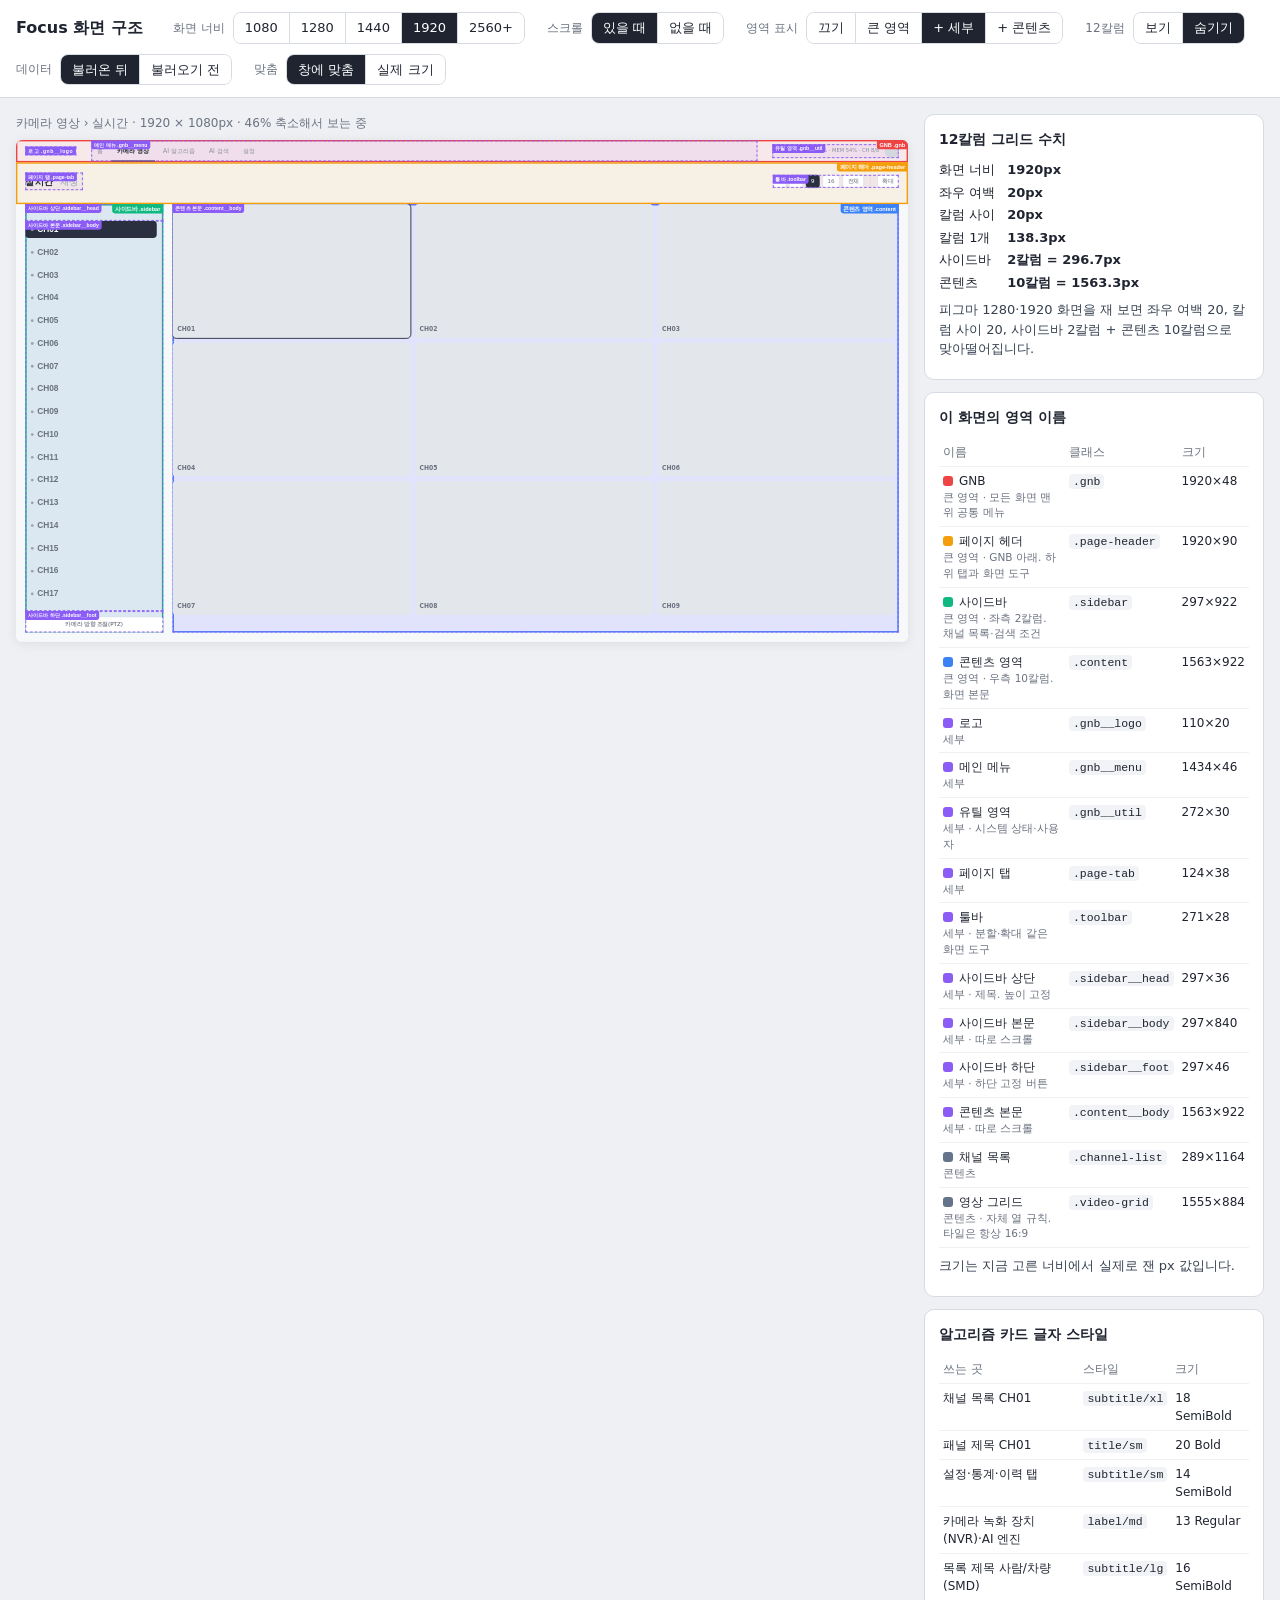
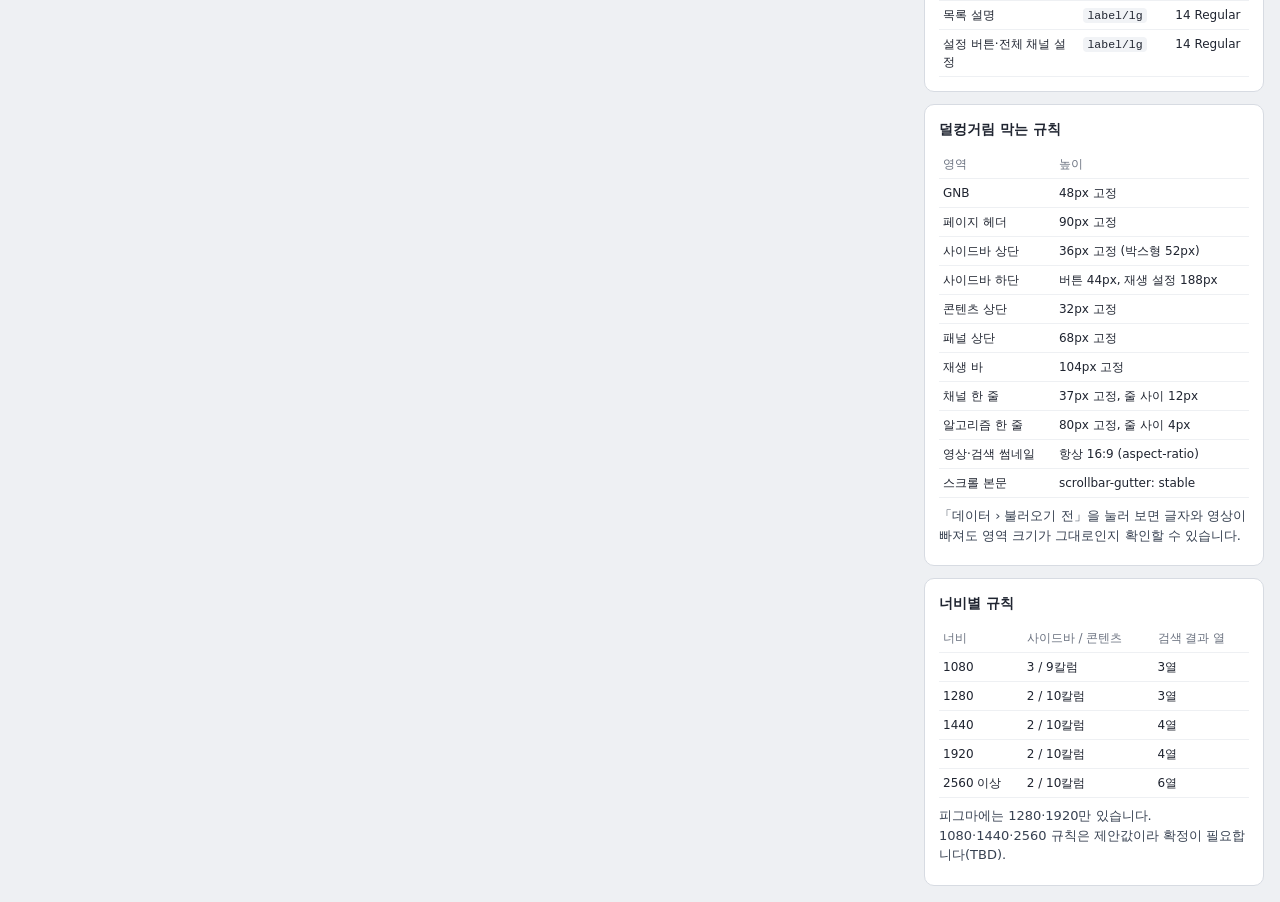
==== index.html @ 8714cdba "Focus AI 화면 구조 페이지 첫 배포" ====
<!doctype html>
<html lang="ko">
<head>
<meta charset="utf-8">
<meta name="viewport" content="width=device-width, initial-scale=1">
<title>Focus 화면 구조</title>
<meta name="claude:viewport-fit-sides" content="cover">
<style>
:root{
  --bg:#eef0f3; --panel:#fff; --ink:#1f2430; --muted:#6b7280; --line:#d7dbe2;
  --wf-bg:#f7f8fa; --wf-box:#e3e6eb; --wf-box2:#d3d7de; --wf-ink:#8a909b;
  --c-gnb:#ef4444; --c-page-header:#f59e0b; --c-sidebar:#10b981; --c-lnb:#10b981; --c-content:#3b82f6;
  --c-l2:#8b5cf6; --c-l3:#64748b; --c-player:#ec4899;
  /* 피그마 글자 스타일 (semantic/textStyle) */
  --t-title-sm:700 20px/1.4 Pretendard,"Apple SD Gothic Neo",sans-serif;
  --t-subtitle-xl:600 18px/1.4 Pretendard,"Apple SD Gothic Neo",sans-serif;
  --t-subtitle-lg:600 16px/1.5 Pretendard,"Apple SD Gothic Neo",sans-serif;
  --t-subtitle-sm:600 14px/1.429 Pretendard,"Apple SD Gothic Neo",sans-serif;
  --t-label-lg:400 14px/1.429 Pretendard,"Apple SD Gothic Neo",sans-serif;
  --t-label-md:400 13px/1.385 Pretendard,"Apple SD Gothic Neo",sans-serif;
  --btn-bg:#fff; --code-bg:#f1f3f6; --row-line:#eef0f3; --sel-bg:#1f2430; --sel-fg:#fff; --body-ink:#374151;
}
@media (prefers-color-scheme: dark){:root:not([data-theme="light"]){
  --bg:#14171d; --panel:#1c2028; --ink:#e6e8ec; --muted:#9aa1ad; --line:#2e3440;
  --btn-bg:#232833; --code-bg:#2a303b; --row-line:#262b35; --sel-bg:#e6e8ec; --sel-fg:#14171d; --body-ink:#c9ced6; color-scheme:dark}}
:root[data-theme="dark"]{
  --bg:#14171d; --panel:#1c2028; --ink:#e6e8ec; --muted:#9aa1ad; --line:#2e3440;
  --btn-bg:#232833; --code-bg:#2a303b; --row-line:#262b35; --sel-bg:#e6e8ec; --sel-fg:#14171d; --body-ink:#c9ced6; color-scheme:dark}
*{box-sizing:border-box}
html,body{margin:0}
body{background:var(--bg);color:var(--ink);font:14px/1.5 Pretendard,"Apple SD Gothic Neo","Noto Sans KR",system-ui,sans-serif}
button{font:inherit;cursor:pointer}
button:focus-visible{outline:2px solid var(--c-content);outline-offset:1px}

/* ===== 바깥 도구 영역 ===== */
.tool{position:sticky;top:env(safe-area-inset-top,0px);z-index:50;background:var(--panel);border-bottom:1px solid var(--line);padding-block:12px;padding-left:max(16px,env(safe-area-inset-left,0px));padding-right:max(16px,env(safe-area-inset-right,0px));display:flex;flex-wrap:wrap;gap:10px 22px;align-items:center}
.tool h1{font-size:16px;margin:0 8px 0 0}
.tg{display:flex;align-items:center;gap:6px}
.tg>span{font-size:12px;color:var(--muted);margin-right:2px}
.seg{display:inline-flex;border:1px solid var(--line);border-radius:8px;overflow:hidden}
.seg button{border:0;background:var(--btn-bg);padding:5px 11px;font-size:13px;color:var(--ink);border-right:1px solid var(--line)}
.seg button:last-child{border-right:0}
.seg button.on{background:var(--sel-bg);color:var(--sel-fg)}
.page{display:grid;grid-template-columns:minmax(0,1fr) 340px;gap:16px;padding-block:16px;padding-left:max(16px,env(safe-area-inset-left,0px));padding-right:max(16px,env(safe-area-inset-right,0px))}
body::before{content:"";position:fixed;inset:0 0 auto;height:env(safe-area-inset-top,0px);z-index:60;background:var(--panel)}
.legend-wrap{overflow-x:auto}
@media (max-width:1100px){.page{grid-template-columns:1fr}}
.stage{min-width:0}
.stage-info{font-size:12px;color:var(--muted);margin-bottom:8px}
.scaler{position:relative;overflow:hidden;border-radius:6px;box-shadow:0 2px 12px rgba(0,0,0,.08)}
.side-doc{display:flex;flex-direction:column;gap:12px;min-width:0}
.card{background:var(--panel);border:1px solid var(--line);border-radius:10px;padding:14px}
.card h2{font-size:14px;margin:0 0 10px}
.card p{margin:0 0 6px;font-size:13px;color:var(--body-ink)}
table.legend{width:100%;border-collapse:collapse;font-size:12px}
table.legend th,table.legend td{text-align:left;padding:5px 4px;border-bottom:1px solid var(--row-line);vertical-align:top}
table.legend th{color:var(--muted);font-weight:500}
table.legend code{font-size:11.5px;background:var(--code-bg);padding:1px 4px;border-radius:4px;white-space:nowrap}
.dot{display:inline-block;width:10px;height:10px;border-radius:3px;margin-right:6px;vertical-align:-1px}
.lv{font-size:10.5px;color:var(--muted)}
.gridnum{display:grid;grid-template-columns:auto 1fr;gap:3px 12px;font-size:13px}
.gridnum b{font-weight:600}
.note{font-size:12px;color:var(--muted)}

/* ===== 화면 프레임(실제 퍼블리싱 대상) ===== */
.frame{position:absolute;top:0;left:0;transform-origin:0 0;background:var(--wf-bg);overflow:hidden;
  display:flex;flex-direction:column;container-type:inline-size;container-name:frame;color:#4b5160;font-size:13px}

/* 12칼럼 기준: 좌우 여백 20, 칼럼 사이 20 */
.gnb{flex:0 0 48px;display:flex;align-items:center;gap:32px;padding:0 20px;background:#fff;border-bottom:1px solid var(--line)}
.gnb__logo{font-weight:800;letter-spacing:1px;color:#2a3040;width:110px}
.gnb__menu{display:flex;gap:6px;flex:1}
.gnb__menu button{border:0;background:none;padding:12px 12px;color:var(--wf-ink);border-bottom:2px solid transparent}
.gnb__menu button.on{color:#1f2430;font-weight:700;border-color:#2a3040}
.gnb__util{display:flex;align-items:center;gap:12px;font-size:11px;color:var(--wf-ink);font-variant-numeric:tabular-nums}
.gnb__util span{min-width:230px;text-align:right}
.gnb__util i{width:30px;height:30px;border-radius:50%;background:var(--wf-box2);display:block}

.page-header{flex:0 0 90px;display:flex;align-items:center;justify-content:space-between;padding:20px 20px 28px}
.page-tab{display:flex;gap:4px}
.page-tab button{border:0;background:none;font-size:20px;font-weight:700;color:#b5bac3;padding:4px 10px 4px 0}
.page-tab button.on{color:#1f2430}
.toolbar{display:flex;gap:6px;align-items:center}
.toolbar button{border:1px solid var(--wf-box2);background:#fff;border-radius:6px;padding:4px 10px;font-size:12px;color:#6b7280}
.toolbar button.on{background:#2a3040;color:#fff;border-color:#2a3040}
.toolbar .sep{width:1px;height:18px;background:var(--wf-box2);margin:0 8px}

.container{flex:1;min-height:0;display:grid;grid-template-columns:repeat(12,minmax(0,1fr));grid-template-rows:minmax(0,1fr);column-gap:20px;padding:0 20px 20px}
.container.top-gap{padding-top:20px}
.sidebar,.lnb{grid-column:span 2;display:flex;flex-direction:column;min-height:0}
.content{grid-column:span 10;display:flex;flex-direction:column;min-height:0;min-width:0}
.content.full{grid-column:1 / -1}
@container frame (max-width:1279px){
  .sidebar,.lnb{grid-column:span 3}
  .content{grid-column:span 9}
}
.sidebar.boxed{background:#fff;border:1px solid var(--line);border-radius:12px}
.sidebar__head{flex:0 0 36px;display:flex;align-items:center;padding:0 0 8px;font-size:12px;font-weight:600}
.sidebar.boxed .sidebar__head{flex-basis:52px;padding:16px 16px 8px}
.sidebar__body{flex:1;min-height:0;overflow:auto;scrollbar-gutter:stable}
.sidebar.boxed .sidebar__body{padding:0 16px}
.sidebar__foot{flex:0 0 auto;padding-top:12px}
.sidebar__foot.is-btn{flex-basis:44px}
.sidebar__foot.is-play{flex-basis:188px}
.sidebar.boxed .sidebar__foot.is-btn{flex-basis:60px}
.sidebar.boxed .sidebar__foot{padding:12px 16px 16px}
.channel-list{display:flex;flex-direction:column;gap:12px;padding-right:6px}
.channel-list button{flex:0 0 37px;border:0;background:none;text-align:left;padding:0 4px 0 12px;border-radius:8px;color:#6b7280;font:var(--t-subtitle-xl);letter-spacing:-0.216px}
.channel-list button::before{content:"";display:inline-block;width:6px;height:6px;border-radius:50%;background:#9ca3af;margin-right:8px;vertical-align:2px}
.channel-list button.on{background:#2a3040;color:#fff}
.btn-line{width:100%;border:1px solid var(--wf-box2);background:#fff;border-radius:6px;padding:7px;font-size:12px;color:#4b5160}
.btn-fill{border:0;background:#2a3040;color:#fff;border-radius:6px;padding:8px 22px;font-size:12px}
.btn-fill.wide{width:100%}
.play-set{border-top:1px solid var(--line);padding-top:12px;display:flex;flex-direction:column;gap:10px}
.play-set .row{display:flex;justify-content:space-between;font-size:12px}
.fake-input{height:30px;border:1px solid var(--wf-box2);border-radius:6px;background:#fff;display:flex;align-items:center;padding:0 10px;font-size:12px;color:#9ca3af}
.fake-bar{height:4px;border-radius:2px;background:var(--wf-box2);position:relative}
.fake-bar::after{content:"";position:absolute;left:0;top:0;bottom:0;width:30%;background:#2a3040;border-radius:2px}
.play-ctrl{display:flex;justify-content:center;gap:22px;font-size:16px;color:#4b5160}

.content__head{flex:0 0 32px;padding:0 0 8px;font-size:12px;font-weight:600;display:flex;justify-content:space-between;align-items:center}
.content__body{flex:1;min-height:0;overflow:auto;min-width:0;scrollbar-gutter:stable}
.content__body.video-body{container-type:size}

.video-grid{display:grid;grid-template-columns:repeat(var(--split-cols,3),minmax(0,1fr));gap:10px;align-content:start}
/* 스크롤 없을 때: 16:9를 지킨 채 높이에 맞춰 그리드 전체를 줄이고 가운데 둔다 */
.video-grid.fit{width:min(100%,calc((100cqh - (var(--rows) - 1) * 10px) / var(--rows) * 16 / 9 * var(--split-cols) + (var(--split-cols) - 1) * 10px));margin:0 auto}
.video-item{background:var(--wf-box);border-radius:8px;position:relative;aspect-ratio:16/9;max-width:100%;overflow:hidden}
.video-item span{position:absolute;left:10px;bottom:8px;font-weight:700;color:#6b7280}
.video-item.on{outline:2px solid #2a3040}

.player-bar{flex:0 0 104px;padding-top:12px;display:flex;flex-direction:column;gap:6px}
.player-bar .bars div{height:6px;border-radius:3px;background:var(--wf-box2);margin-bottom:4px}
.player-bar .ticks{display:flex;justify-content:space-between;font-size:11px;color:#9ca3af}
.player-bar .dates{height:22px;border-radius:4px;background:var(--wf-box)}

.panel{background:#fff;border:1px solid var(--line);border-radius:14px;display:flex;flex-direction:column;min-height:0;flex:1}
.panel__head{flex:0 0 68px;display:flex;align-items:center;justify-content:space-between;gap:16px;padding:0 24px}
.panel__head .title{font:var(--t-title-sm);color:#1f2430;display:flex;gap:10px;align-items:center}
.panel__head .title small{color:#9ca3af;font-weight:600}
.panel__body{flex:1;min-height:0;overflow:auto;padding:0 24px 20px;scrollbar-gutter:stable}
.segment{display:inline-flex;width:250px;background:#f1f3f6;border-radius:8px}
.segment span{flex:1;text-align:center;padding:4px 0;font:var(--t-subtitle-sm);border-radius:8px;color:#9ca3af}
.segment span.on{color:#4b5160;background:#fff;box-shadow:0 1px 2px rgba(0,0,0,.08)}
.status{font:var(--t-label-md);letter-spacing:0.25px;color:#6b7280;display:flex;gap:28px}
.status span::before{content:"";display:inline-block;width:8px;height:8px;border-radius:50%;background:#10b981;margin-right:8px;vertical-align:1px}

.algo-list{display:flex;flex-direction:column;gap:12px}
.algo-list{gap:4px!important}
.algo-item{display:flex;align-items:center;gap:16px;height:80px;padding:8px 8px 8px 0}
.algo-item .thumb{width:64px;height:64px;border-radius:8px;background:var(--wf-box);flex:0 0 auto}
.algo-item .txt{flex:1;min-width:0;display:flex;flex-direction:column;gap:2px}
.algo-item .right{display:flex;align-items:center;gap:36px;flex:0 0 auto}
.algo-item .txt b{display:block;color:#1f2430;font:var(--t-subtitle-lg);letter-spacing:0.09px;white-space:nowrap;overflow:hidden;text-overflow:ellipsis}
.algo-item .txt small{color:#9ca3af;font:var(--t-label-lg);letter-spacing:0.2px;white-space:nowrap;overflow:hidden;text-overflow:ellipsis}
.toggle{width:36px;height:20px;border-radius:10px;background:#2a3040;position:relative;flex:0 0 auto}
.toggle::after{content:"";position:absolute;right:3px;top:3px;width:14px;height:14px;border-radius:50%;background:#fff}
.toggle.off{background:var(--wf-box2)}
.toggle.off::after{right:auto;left:3px}
.algo-item button{height:32px;border:1px solid var(--wf-box2);background:#fff;border-radius:6px;padding:0 12px;font:var(--t-label-lg)}
.algo-item .toggle{width:44px;height:24px;border-radius:12px}
.algo-item .toggle::after{width:18px;height:18px}

.grid12{display:grid;grid-template-columns:repeat(12,minmax(0,1fr));column-gap:20px;align-content:start}
.video-area{grid-column:span 8;display:flex;flex-direction:column;gap:10px;min-width:0}
.setting-area{grid-column:span 4;display:flex;flex-direction:column;gap:18px;min-width:0}
@container frame (max-width:1279px){.video-area{grid-column:span 7}.setting-area{grid-column:span 5}}
.area-title{display:flex;justify-content:space-between;align-items:center;font-weight:600;color:#1f2430}
.area-title button{border:1px solid var(--wf-box2);background:#fff;border-radius:6px;padding:3px 10px;font-size:12px}
.video-big{aspect-ratio:16/9;background:var(--wf-box);border-radius:8px}
.zone-list{display:flex;flex-direction:column;gap:8px}
.zone-list div{height:34px;border-radius:6px;background:#f1f3f6;display:flex;align-items:center;padding:0 12px;font-size:12px}
.field{display:flex;flex-direction:column;gap:6px;font-size:12px}
.chips{display:flex;flex-wrap:wrap;gap:6px}
.chips span{border:1px solid var(--wf-box2);border-radius:14px;padding:3px 12px;font-size:12px}
.chips span.on{background:#2a3040;color:#fff;border-color:#2a3040}

.data-table{width:100%;border-collapse:collapse;font-size:12px}
.data-table th{font-weight:500;color:#9ca3af;text-align:center;padding:8px 4px;border-bottom:2px solid var(--line);position:sticky;top:0;background:#fff}
.data-table td{text-align:center;padding:12px 4px;border-bottom:1px solid #eef0f3}
.data-table th:first-child,.data-table td:first-child{text-align:left;font-weight:600;color:#1f2430}
.data-table .toggle{display:inline-block;vertical-align:middle}

.filter-form{display:flex;flex-direction:column;gap:16px}
.result-grid{display:grid;grid-template-columns:repeat(var(--result-cols,4),minmax(0,1fr));gap:10px;padding-right:6px}
.result-grid .video-item{aspect-ratio:16/9}
@container frame (max-width:1439px){.result-grid{--result-cols:3}}
@container frame (min-width:2400px){.result-grid{--result-cols:6}}

.tree-menu{display:flex;flex-direction:column;gap:2px;padding-right:6px}
.tree-menu .g{display:flex;justify-content:space-between;padding:9px 0;font-weight:700;color:#1f2430;font-size:13px}
.tree-menu .g::after{content:"⌄";color:#9ca3af}
.tree-menu button{border:0;background:none;text-align:left;padding:7px 10px;border-radius:6px;font-size:12px;color:#6b7280}
.tree-menu button.on{background:#2a3040;color:#fff}
.form{display:flex;flex-direction:column;gap:18px}
.form .field{grid-column:span 4}
@container frame (max-width:1279px){.form .field{grid-column:span 6}}
.placeholder{height:100%;min-height:200px;border:2px dashed var(--wf-box2);border-radius:12px;display:flex;align-items:center;justify-content:center;color:#9ca3af;font-weight:600}

.frame ::-webkit-scrollbar{width:8px;height:8px}
.frame ::-webkit-scrollbar-thumb{background:#b8bdc6;border-radius:4px}
.frame ::-webkit-scrollbar-track{background:transparent}

/* 로딩 전: 같은 크기 자리만 잡아 두고 글자는 숨김 */
.is-loading .channel-list button,.is-loading .algo-item .txt,.is-loading .tree-menu button,.is-loading .fake-input{color:transparent!important;background:var(--wf-box)!important}
.is-loading .video-item span,.is-loading .gnb__util span,.is-loading .content__head,.is-loading .sidebar__head{color:transparent}
.is-loading .video-item{background:repeating-linear-gradient(45deg,var(--wf-box),var(--wf-box) 10px,var(--wf-box2) 10px,var(--wf-box2) 20px)}
.is-loading .algo-item .txt{border-radius:6px;height:46px}

/* ===== 영역 표시 ===== */
.frame [data-area]{position:relative}
.frame .content__body[data-area],.frame .sidebar__body[data-area],.frame .panel__body[data-area]{position:relative}
.show-1 [data-level="1"]{outline:3px solid var(--c);outline-offset:-3px;background-color:color-mix(in srgb,var(--c) 9%,transparent)}
.show-2 [data-level="2"]{outline:2px dashed var(--c);outline-offset:-2px;background-color:color-mix(in srgb,var(--c) 7%,transparent)}
.show-3 [data-level="3"]{outline:1.5px dotted var(--c);outline-offset:-1px}
.show-1 [data-level="1"]::after,.show-2 [data-level="2"]::after,.show-3 [data-level="3"]::after{
  content:attr(data-label);position:absolute;z-index:20;pointer-events:none;background:var(--c);color:#fff;
  font:600 11px/1 Pretendard,"Apple SD Gothic Neo",sans-serif;padding:4px 6px;border-radius:0 0 0 6px;white-space:nowrap}
.show-1 [data-level="1"]::after{top:0;right:0;font-size:12px}
.show-2 [data-level="2"]::after{top:0;left:0;border-radius:0 0 6px 0}
.show-3 [data-level="3"]::after{bottom:0;left:0;border-radius:0 6px 0 0;opacity:.9}
/* 스크롤 되는 본문은 라벨을 맨 위에 붙여 둔다 */
.frame .content__body[data-level]::after,.frame .sidebar__body[data-level]::after,.frame .panel__body[data-level]::after{display:none}
.show-2 .content__body[data-level="2"]::before,.show-2 .sidebar__body[data-level="2"]::before,.show-3 .panel__body[data-level="3"]::before{
  content:attr(data-label);position:sticky;top:0;z-index:20;display:block;width:max-content;height:0;overflow:visible;pointer-events:none;
  font:600 11px/1 Pretendard,"Apple SD Gothic Neo",sans-serif;color:#fff;text-shadow:none}
.show-2 .content__body[data-level="2"]::before,.show-2 .sidebar__body[data-level="2"]::before,.show-3 .panel__body[data-level="3"]::before{
  height:auto;padding:4px 6px;background:var(--c);border-radius:0 0 6px 0;margin-bottom:-19px}
.panel__body.grid12::before{grid-column:1 / -1}

/* 12칼럼 오버레이 */
.grid-overlay{position:absolute;inset:0;z-index:30;pointer-events:none;display:none;grid-template-columns:repeat(12,minmax(0,1fr));column-gap:20px;padding:0 20px}
.grid-overlay div{background:rgba(236,72,153,.13);border-left:1px solid rgba(236,72,153,.45);border-right:1px solid rgba(236,72,153,.45);position:relative}
.grid-overlay div span{position:absolute;top:52px;left:50%;transform:translateX(-50%);font-size:11px;font-weight:700;color:#db2777}
.show-grid .grid-overlay{display:grid}
</style>
</head>
<body>

<div class="tool">
  <h1>Focus 화면 구조</h1>
  <div class="tg"><span>화면 너비</span><div class="seg" id="widthSeg"></div></div>
  <div class="tg"><span>스크롤</span><div class="seg" id="scrollSeg">
    <button data-v="on">있을 때</button><button data-v="off">없을 때</button></div></div>
  <div class="tg"><span>영역 표시</span><div class="seg" id="areaSeg">
    <button data-v="0">끄기</button><button data-v="1">큰 영역</button><button data-v="2">+ 세부</button><button data-v="3">+ 콘텐츠</button></div></div>
  <div class="tg"><span>12칼럼</span><div class="seg" id="gridSeg">
    <button data-v="on">보기</button><button data-v="off">숨기기</button></div></div>
  <div class="tg"><span>데이터</span><div class="seg" id="loadSeg">
    <button data-v="off">불러온 뒤</button><button data-v="on">불러오기 전</button></div></div>
  <div class="tg"><span>맞춤</span><div class="seg" id="fitSeg">
    <button data-v="fit">창에 맞춤</button><button data-v="real">실제 크기</button></div></div>
</div>

<div class="page">
  <div class="stage">
    <div class="stage-info" id="stageInfo"></div>
    <div class="scaler" id="scaler"><div class="frame" id="frame"></div></div>
  </div>
  <aside class="side-doc">
    <div class="card">
      <h2>12칼럼 그리드 수치</h2>
      <div class="gridnum" id="gridNum"></div>
      <p class="note" style="margin-top:8px">피그마 1280·1920 화면을 재 보면 좌우 여백 20, 칼럼 사이 20, 사이드바 2칼럼 + 콘텐츠 10칼럼으로 맞아떨어집니다.</p>
    </div>
    <div class="card">
      <h2>이 화면의 영역 이름</h2>
      <div class="legend-wrap"><table class="legend" id="legend"></table></div>
      <p class="note" style="margin-top:8px">크기는 지금 고른 너비에서 실제로 잰 px 값입니다.</p>
    </div>
    <div class="card">
      <h2>알고리즘 카드 글자 스타일</h2>
      <div class="legend-wrap"><table class="legend">
        <tr><th>쓰는 곳</th><th>스타일</th><th>크기</th></tr>
        <tr><td>채널 목록 CH01</td><td><code>subtitle/xl</code></td><td>18 SemiBold</td></tr>
        <tr><td>패널 제목 CH01</td><td><code>title/sm</code></td><td>20 Bold</td></tr>
        <tr><td>설정·통계·이력 탭</td><td><code>subtitle/sm</code></td><td>14 SemiBold</td></tr>
        <tr><td>카메라 녹화 장치(NVR)·AI 엔진</td><td><code>label/md</code></td><td>13 Regular</td></tr>
        <tr><td>목록 제목 사람/차량(SMD)</td><td><code>subtitle/lg</code></td><td>16 SemiBold</td></tr>
        <tr><td>목록 설명</td><td><code>label/lg</code></td><td>14 Regular</td></tr>
        <tr><td>설정 버튼·전체 채널 설정</td><td><code>label/lg</code></td><td>14 Regular</td></tr>
      </table></div>
    </div>
    <div class="card">
      <h2>덜컹거림 막는 규칙</h2>
      <div class="legend-wrap"><table class="legend">
        <tr><th>영역</th><th>높이</th></tr>
        <tr><td>GNB</td><td>48px 고정</td></tr>
        <tr><td>페이지 헤더</td><td>90px 고정</td></tr>
        <tr><td>사이드바 상단</td><td>36px 고정 (박스형 52px)</td></tr>
        <tr><td>사이드바 하단</td><td>버튼 44px, 재생 설정 188px</td></tr>
        <tr><td>콘텐츠 상단</td><td>32px 고정</td></tr>
        <tr><td>패널 상단</td><td>68px 고정</td></tr>
        <tr><td>재생 바</td><td>104px 고정</td></tr>
        <tr><td>채널 한 줄</td><td>37px 고정, 줄 사이 12px</td></tr>
        <tr><td>알고리즘 한 줄</td><td>80px 고정, 줄 사이 4px</td></tr>
        <tr><td>영상·검색 썸네일</td><td>항상 16:9 (aspect-ratio)</td></tr>
        <tr><td>스크롤 본문</td><td>scrollbar-gutter: stable</td></tr>
      </table></div>
      <p class="note" style="margin-top:8px">「데이터 › 불러오기 전」을 눌러 보면 글자와 영상이 빠져도 영역 크기가 그대로인지 확인할 수 있습니다.</p>
    </div>
    <div class="card">
      <h2>너비별 규칙</h2>
      <table class="legend">
        <tr><th>너비</th><th>사이드바 / 콘텐츠</th><th>검색 결과 열</th></tr>
        <tr><td>1080</td><td>3 / 9칼럼</td><td>3열</td></tr>
        <tr><td>1280</td><td>2 / 10칼럼</td><td>3열</td></tr>
        <tr><td>1440</td><td>2 / 10칼럼</td><td>4열</td></tr>
        <tr><td>1920</td><td>2 / 10칼럼</td><td>4열</td></tr>
        <tr><td>2560 이상</td><td>2 / 10칼럼</td><td>6열</td></tr>
      </table>
      <p class="note" style="margin-top:8px">피그마에는 1280·1920만 있습니다. 1080·1440·2560 규칙은 제안값이라 확정이 필요합니다(TBD).</p>
    </div>
  </aside>
</div>

<script>
const AREAS = {
  'gnb':           {lv:1, name:'GNB', cls:'.gnb', c:'var(--c-gnb)', desc:'모든 화면 맨 위 공통 메뉴'},
  'page-header':   {lv:1, name:'페이지 헤더', cls:'.page-header', c:'var(--c-page-header)', desc:'GNB 아래. 하위 탭과 화면 도구'},
  'sidebar':       {lv:1, name:'사이드바', cls:'.sidebar', c:'var(--c-sidebar)', desc:'좌측 2칼럼. 채널 목록·검색 조건'},
  'lnb':           {lv:1, name:'LNB', cls:'.lnb', c:'var(--c-lnb)', desc:'설정 화면 좌측 메뉴 트리'},
  'content':       {lv:1, name:'콘텐츠 영역', cls:'.content', c:'var(--c-content)', desc:'우측 10칼럼. 화면 본문'},
  'gnb-logo':      {lv:2, name:'로고', cls:'.gnb__logo', c:'var(--c-l2)'},
  'gnb-menu':      {lv:2, name:'메인 메뉴', cls:'.gnb__menu', c:'var(--c-l2)'},
  'gnb-util':      {lv:2, name:'유틸 영역', cls:'.gnb__util', c:'var(--c-l2)', desc:'시스템 상태·사용자'},
  'page-tab':      {lv:2, name:'페이지 탭', cls:'.page-tab', c:'var(--c-l2)'},
  'toolbar':       {lv:2, name:'툴바', cls:'.toolbar', c:'var(--c-l2)', desc:'분할·확대 같은 화면 도구'},
  'sidebar-head':  {lv:2, name:'사이드바 상단', cls:'.sidebar__head', c:'var(--c-l2)', desc:'제목. 높이 고정'},
  'sidebar-body':  {lv:2, name:'사이드바 본문', cls:'.sidebar__body', c:'var(--c-l2)', desc:'따로 스크롤'},
  'sidebar-foot':  {lv:2, name:'사이드바 하단', cls:'.sidebar__foot', c:'var(--c-l2)', desc:'하단 고정 버튼'},
  'content-head':  {lv:2, name:'콘텐츠 상단', cls:'.content__head', c:'var(--c-l2)'},
  'content-body':  {lv:2, name:'콘텐츠 본문', cls:'.content__body', c:'var(--c-l2)', desc:'따로 스크롤'},
  'player-bar':    {lv:2, name:'재생 바', cls:'.player-bar', c:'var(--c-player)', desc:'타임라인. 재생 탭에만'},
  'panel':         {lv:2, name:'패널', cls:'.panel', c:'var(--c-l2)', desc:'흰 박스 카드'},
  'panel-head':    {lv:3, name:'패널 상단', cls:'.panel__head', c:'var(--c-l3)'},
  'panel-body':    {lv:3, name:'패널 본문', cls:'.panel__body', c:'var(--c-l3)', desc:'따로 스크롤'},
  'channel-list':  {lv:3, name:'채널 목록', cls:'.channel-list', c:'var(--c-l3)'},
  'play-set':      {lv:3, name:'재생 설정', cls:'.play-set', c:'var(--c-l3)'},
  'video-grid':    {lv:3, name:'영상 그리드', cls:'.video-grid', c:'var(--c-l3)', desc:'자체 열 규칙. 타일은 항상 16:9'},
  'algo-list':     {lv:3, name:'알고리즘 목록', cls:'.algo-list', c:'var(--c-l3)'},
  'video-area':    {lv:3, name:'영상 영역', cls:'.video-area', c:'var(--c-l3)', desc:'패널 안 8칼럼'},
  'setting-area':  {lv:3, name:'설정 영역', cls:'.setting-area', c:'var(--c-l3)', desc:'패널 안 4칼럼'},
  'data-table':    {lv:3, name:'데이터 표', cls:'.data-table', c:'var(--c-l3)'},
  'filter-form':   {lv:3, name:'검색 조건 폼', cls:'.filter-form', c:'var(--c-l3)'},
  'result-grid':   {lv:3, name:'결과 그리드', cls:'.result-grid', c:'var(--c-l3)'},
  'tree-menu':     {lv:3, name:'트리 메뉴', cls:'.tree-menu', c:'var(--c-l3)'},
  'form':          {lv:3, name:'입력 폼', cls:'.form', c:'var(--c-l3)'},
};
const WIDTHS = [1080,1280,1440,1920,2560];
const S = {w:1920, scroll:'on', area:'2', grid:'off', fit:'fit', menu:'camera', sub:'live', detail:null, split:9, ch:0, setItem:'카메라', load:'off'};
try{ Object.assign(S, JSON.parse(localStorage.getItem('focus-wf')||'{}')); }catch(e){}
const save=()=>{try{localStorage.setItem('focus-wf',JSON.stringify(S))}catch(e){}};

const A = (key, extra='') => { const a=AREAS[key]; return `data-area="${key}" data-level="${a.lv}" data-label="${a.name} ${a.cls}" style="--c:${a.c}" ${extra}`; };
const many = () => S.scroll==='on';
const range = n => Array.from({length:n},(_,i)=>i);
const pad = n => String(n).padStart(2,'0');

function gnb(){
  const menus=[['home','홈'],['camera','카메라 영상'],['ai','AI 알고리즘'],['search','AI 검색'],['settings','설정']];
  return `<header class="gnb" ${A('gnb')}>
    <div class="gnb__logo" ${A('gnb-logo')}>FOCUS</div>
    <nav class="gnb__menu" ${A('gnb-menu')}>${menus.map(([k,t])=>`<button data-menu="${k}" class="${S.menu===k?'on':''}">${t}</button>`).join('')}</nav>
    <div class="gnb__util" ${A('gnb-util')}><span>NPU 62% · CPU 38% · MEM 54% · CH 8/8</span><i></i></div>
  </header>`;
}
function pageHeader(tabs, tools=''){
  return `<div class="page-header" ${A('page-header')}>
    <div class="page-tab" ${A('page-tab')}>${tabs.map(([k,t])=>`<button data-sub="${k}" class="${S.sub===k?'on':''}">${t}</button>`).join('')}</div>
    ${tools?`<div class="toolbar" ${A('toolbar')}>${tools}</div>`:''}
  </div>`;
}
function channelList(n){
  return `<div class="channel-list" ${A('channel-list')}>${range(n).map(i=>`<button data-ch="${i}" class="${S.ch===i?'on':''}">CH${pad(i+1)}</button>`).join('')}</div>`;
}

/* ----- 카메라 영상 ----- */
function camera(){
  if(!['live','play'].includes(S.sub)) S.sub='live';
  const tools = [1,4,9,16].map(n=>`<button data-split="${n}" class="${S.split===n?'on':''}">${n}</button>`).join('')
    + `<button data-split="0" class="${S.split===0?'on':''}">전체</button><span class="sep"></span><button>확대</button>`;
  const chCount = many()?24:6;
  const tiles = S.split===0 ? chCount : S.split;
  const cols = S.split===0 ? 4 : Math.sqrt(S.split);
  const play = S.sub==='play';
  return pageHeader([['live','실시간'],['play','재생']], tools) + `
  <div class="container">
    <aside class="sidebar" ${A('sidebar')}>
      <div class="sidebar__head" ${A('sidebar-head')}>채널 ${chCount}</div>
      <div class="sidebar__body" ${A('sidebar-body')}>${channelList(chCount)}</div>
      <div class="sidebar__foot ${play?'is-play':'is-btn'}" ${A('sidebar-foot')}>${play ? `
        <div class="play-set" ${A('play-set')}>
          <div class="row"><b>재생 설정</b><span>☑ 스킵 플레이</span></div>
          <div class="fake-input">2026-09-22</div>
          <div class="fake-bar"></div>
          <div class="play-ctrl">⏪ ▶ ⏩</div>
        </div>` : `<button class="btn-line">카메라 방향 조절(PTZ)</button>`}
      </div>
    </aside>
    <main class="content" ${A('content')}>
      <div class="content__body video-body" ${A('content-body')}>
        <div class="video-grid ${many()?'':'fit'}" style="--split-cols:${cols};--rows:${Math.ceil(tiles/cols)}" ${A('video-grid')}>
          ${range(tiles).map(i=>`<div class="video-item ${i===S.ch?'on':''}"><span>CH${pad(i+1)}</span></div>`).join('')}
        </div>
      </div>
      ${play ? `<div class="player-bar" ${A('player-bar')}>
        <div class="bars"><div></div><div></div></div>
        <div class="ticks">${['0H','2H','4H','6H','8H','10H','12H','14H','16H','18H','20H','22H'].map(t=>`<span>${t}</span>`).join('')}</div>
        <div class="dates"></div></div>`:''}
    </main>
  </div>`;
}

/* ----- AI 알고리즘 ----- */
function ai(){
  if(S.detail==='algo') return aiAlgoDetail();
  if(S.detail==='all') return aiAll();
  if(!['card','db','model'].includes(S.sub)) S.sub='card';
  const head = pageHeader([['card','알고리즘 카드'],['db','데이터베이스 관리'],['model','모델 관리']]);
  if(S.sub!=='card') return head + `<div class="container"><main class="content full" ${A('content')}><div class="placeholder">${S.sub==='db'?'데이터베이스 관리':'모델 관리'} 화면은 아직 피그마에 없습니다 (TBD)</div></main></div>`;
  const chCount = many()?24:6, algo = many()?14:4;
  return head + `
  <div class="container">
    <aside class="sidebar" ${A('sidebar')}>
      <div class="sidebar__body" ${A('sidebar-body')}>${channelList(chCount)}</div>
      <div class="sidebar__foot is-btn" ${A('sidebar-foot')}><button class="btn-line" data-detail="all" style="font:var(--t-label-lg)">전체 채널 설정</button></div>
    </aside>
    <main class="content" ${A('content')}>
      <section class="panel" ${A('panel')}>
        <div class="panel__head" ${A('panel-head')}>
          <div class="title">CH${pad(S.ch+1)}</div>
          <div class="segment"><span class="on">설정</span><span>통계</span><span>이력</span></div>
          <div class="status"><span>● 카메라 녹화 장치(NVR)</span><span>● AI 엔진</span></div>
        </div>
        <div class="panel__body" ${A('panel-body')}>
          <div class="algo-list" ${A('algo-list')}>
            ${range(algo).map(i=>`<div class="algo-item"><div class="thumb"></div><div class="txt"><b>사람/차량(SMD)</b><small>사람·차량 이동체 검출(Smart Motion Detection)</small></div><div class="right"><div class="toggle ${i%4===2?'off':''}"></div><button data-detail="algo">설정</button></div></div>`).join('')}
          </div>
        </div>
      </section>
    </main>
  </div>`;
}
function backHead(title, sub){
  return `<div class="panel__head" ${A('panel-head')}>
    <div class="title"><button data-detail="" style="border:0;background:none;font-size:16px">‹</button>${title} ${sub?`<small>/ ${sub}</small>`:''}</div>
    <button class="btn-fill">저장</button></div>`;
}
function aiAlgoDetail(){
  const zones = many()?8:2;
  return `<div class="container top-gap">
    <main class="content full" ${A('content')}>
      <section class="panel" ${A('panel')}>
        ${backHead('사람/차량(SMD)','CH'+(S.ch+1))}
        <div class="panel__body grid12" ${A('panel-body')}>
          <div class="video-area" ${A('video-area')}>
            <div class="area-title">카메라 영상 <button>+ 영역 추가</button></div>
            <div class="video-big"></div>
            <div class="zone-list">${range(zones).map(i=>`<div>● 영역${i+1}</div>`).join('')}</div>
          </div>
          <div class="setting-area" ${A('setting-area')}>
            <div class="area-title">감지 조건</div>
            <div class="field">최소 신뢰도<div class="fake-bar"></div></div>
            <div class="field">분석 대상<div class="chips"><span class="on">사람</span><span>자전거</span><span>오토바이</span><span>승용차</span><span>버스</span></div></div>
            <div class="field">분석 프레임 수<div class="fake-bar"></div></div>
            <div class="field">적용 여부<div class="toggle"></div></div>
          </div>
        </div>
      </section>
    </main>
  </div>`;
}
function aiAll(){
  const cols=['SMD','라인크로싱','배회감지','침입/이탈','연령/성별','군중밀집도','VIP 인식','PPE 감지','행동 분석','화재 감지','카운팅'];
  const rows = many()?16:4;
  const tr = (name,seed)=>`<tr><td>${name}</td>${cols.map((_,j)=>`<td><span class="toggle ${(seed*7+j*3)%5===0?'off':''}"></span></td>`).join('')}</tr>`;
  return `<div class="container top-gap">
    <main class="content full" ${A('content')}>
      <section class="panel" ${A('panel')}>
        ${backHead('전체 채널 설정','CH1')}
        <div class="panel__body" ${A('panel-body')}>
          <table class="data-table" ${A('data-table')}>
            <thead><tr><th>카메라 채널</th>${cols.map(c=>`<th>${c}</th>`).join('')}</tr></thead>
            <tbody>${tr('모든 채널',0)}${range(rows).map(i=>tr('CH'+pad(i+1),i+1)).join('')}</tbody>
          </table>
        </div>
      </section>
    </main>
  </div>`;
}

/* ----- AI 검색 ----- */
function search(){
  const filters = many()?['분류','기간','채널','성별/연령대','상/하의 색상','액세서리','차종','차량 색상','번호판','이벤트 종류']:['분류','기간','채널'];
  const results = many()?40:8;
  return `<div class="container top-gap">
    <aside class="sidebar boxed" ${A('sidebar')}>
      <div class="sidebar__head" ${A('sidebar-head')}>검색 조건</div>
      <div class="sidebar__body" ${A('sidebar-body')}>
        <div class="filter-form" ${A('filter-form')}>
          ${filters.map((f,i)=> i===0 ? `<div class="field">${f} *<div class="chips"><span class="on">얼굴</span><span>사람</span><span>차량</span><span>이벤트</span><span>패턴</span></div></div>`
            : `<div class="field">${f}<div class="fake-input">전체</div></div>`).join('')}
        </div>
      </div>
      <div class="sidebar__foot is-btn" ${A('sidebar-foot')}><button class="btn-fill wide">검색</button></div>
    </aside>
    <main class="content" ${A('content')}>
      <div class="content__head" ${A('content-head')}>검색 결과 ${results}</div>
      <div class="content__body" ${A('content-body')}>
        <div class="result-grid" ${A('result-grid')}>${range(results).map(i=>`<div class="video-item"><span>CH${pad(i%9+1)}</span></div>`).join('')}</div>
      </div>
    </main>
  </div>`;
}

/* ----- 설정 ----- */
function settings(){
  const groups = [['시스템',['일반','시간','사용자']],['장치',['카메라','오디오','환경 센서']],['이벤트',['알림','규칙']],['녹화',['일정','저장소']],['네트워크',['IP','포트']],['로그',['시스템 로그','접속 기록']]];
  const shown = many()?groups:groups.slice(0,3);
  const fields = many()?['이름','프라이버시 설정','카메라 설정(밝기/대비/색상)','해상도','프레임','비트레이트','코덱','녹화 품질','오디오','시간 표시','OSD 위치','숨김']:['이름','프라이버시 설정','숨김'];
  return `<div class="container top-gap">
    <aside class="lnb" ${A('lnb')}>
      <div class="sidebar__body" ${A('sidebar-body')}>
        <nav class="tree-menu" ${A('tree-menu')}>
          ${shown.map(([g,items])=>`<div class="g">${g}</div>${items.map(it=>`<button data-set="${it}" class="${S.setItem===it?'on':''}">${it}</button>`).join('')}`).join('')}
        </nav>
      </div>
    </aside>
    <main class="content" ${A('content')}>
      <section class="panel" ${A('panel')}>
        ${backHead(S.setItem==='카메라'?'CH03':S.setItem,'')}
        <div class="panel__body" ${A('panel-body')}>
          <div class="form grid12" ${A('form')} style="row-gap:18px">
            ${fields.map(f=> f==='숨김' ? `<div class="field">${f}<div class="toggle"></div></div>` : `<div class="field">${f}<div class="fake-input">${f==='이름'?'이름을 작성하세요':'전체'}</div></div>`).join('')}
          </div>
        </div>
      </section>
    </main>
  </div>`;
}
function home(){
  return `<div class="container top-gap"><main class="content full" ${A('content')}><div class="placeholder">홈 화면은 아직 피그마에 없습니다 (TBD)</div></main></div>`;
}

const SCREEN_NAME = () => ({
  home:'홈', search:'AI 검색', settings:'설정 › '+S.setItem,
  camera:'카메라 영상 › '+(S.sub==='play'?'재생':'실시간'),
  ai: S.detail==='algo'?'AI 알고리즘 › 알고리즘 설정(상세)':S.detail==='all'?'AI 알고리즘 › 전체 채널 설정':'AI 알고리즘 › '+({card:'알고리즘 카드',db:'데이터베이스 관리',model:'모델 관리'}[S.sub]||'알고리즘 카드'),
}[S.menu]);

const frame = document.getElementById('frame'), scaler = document.getElementById('scaler');
let scale = 1;

function render(){
  const H = Math.round(S.w*9/16);
  const body = {home,camera,ai,search,settings}[S.menu]();
  frame.innerHTML = gnb() + body + `<div class="grid-overlay">${range(12).map(i=>`<div><span>${i+1}</span></div>`).join('')}</div>`;
  frame.style.width = S.w+'px'; frame.style.height = H+'px';
  frame.className = 'frame' + (S.grid==='on'?' show-grid':'') + (S.load==='on'?' is-loading':'') + range(+S.area).map(i=>' show-'+(i+1)).join('');
  fit();
  syncSegs();
  updateDoc();
  save();
}
function fit(){
  const H = Math.round(S.w*9/16);
  const avail = scaler.parentElement.clientWidth;
  scale = S.fit==='fit' ? Math.min(1, avail/S.w) : 1;
  frame.style.transform = `scale(${scale})`;
  scaler.style.width = (S.fit==='fit' ? S.w*scale : avail)+'px';
  scaler.style.height = H*scale+'px';
  scaler.style.overflow = S.fit==='fit' ? 'hidden' : 'auto';
  if(S.fit==='real'){ scaler.style.height = H+'px'; }
  document.getElementById('stageInfo').textContent =
    `${SCREEN_NAME()}  ·  ${S.w} × ${H}px  ·  ${S.fit==='fit'?`${Math.round(scale*100)}% 축소해서 보는 중`:'실제 크기(가로 스크롤)'}`;
}
function updateDoc(){
  const W=S.w, M=20, G=20, col=(W-M*2-G*11)/12;
  const sideSpan = W<1280?3:2;
  const span = n => (col*n+G*(n-1));
  document.getElementById('gridNum').innerHTML = `
    <span>화면 너비</span><b>${W}px</b>
    <span>좌우 여백</span><b>${M}px</b>
    <span>칼럼 사이</span><b>${G}px</b>
    <span>칼럼 1개</span><b>${col.toFixed(1)}px</b>
    <span>사이드바</span><b>${sideSpan}칼럼 = ${span(sideSpan).toFixed(1)}px</b>
    <span>콘텐츠</span><b>${12-sideSpan}칼럼 = ${span(12-sideSpan).toFixed(1)}px</b>`;
  const seen = new Map();
  frame.querySelectorAll('[data-area]').forEach(el=>{
    const k=el.dataset.area; if(seen.has(k)) return;
    const r=el.getBoundingClientRect(); seen.set(k,{w:Math.round(r.width/scale),h:Math.round(r.height/scale)});
  });
  const rows=[...seen.entries()].sort((a,b)=>AREAS[a[0]].lv-AREAS[b[0]].lv).map(([k,s])=>{
    const a=AREAS[k];
    return `<tr><td><span class="dot" style="background:${a.c}"></span>${a.name}<div class="lv">${['','큰 영역','세부','콘텐츠'][a.lv]}${a.desc?' · '+a.desc:''}</div></td><td><code>${a.cls}</code></td><td style="white-space:nowrap">${s.w}×${s.h}</td></tr>`;
  });
  document.getElementById('legend').innerHTML = `<tr><th>이름</th><th>클래스</th><th>크기</th></tr>`+rows.join('');
}
function syncSegs(){
  const set=(id,v)=>document.querySelectorAll(`#${id} button`).forEach(b=>b.classList.toggle('on',b.dataset.v===String(v)));
  set('widthSeg',S.w); set('scrollSeg',S.scroll); set('areaSeg',S.area); set('gridSeg',S.grid); set('fitSeg',S.fit); set('loadSeg',S.load);
}
document.getElementById('widthSeg').innerHTML = WIDTHS.map(w=>`<button data-v="${w}">${w===2560?'2560+':w}</button>`).join('');
const bindSeg=(id,key,num)=>document.getElementById(id).addEventListener('click',e=>{const b=e.target.closest('button');if(!b)return;S[key]=num?+b.dataset.v:b.dataset.v;render();});
bindSeg('widthSeg','w',true); bindSeg('scrollSeg','scroll'); bindSeg('areaSeg','area'); bindSeg('gridSeg','grid'); bindSeg('fitSeg','fit'); bindSeg('loadSeg','load');

frame.addEventListener('click',e=>{
  const b=e.target.closest('[data-menu],[data-sub],[data-split],[data-ch],[data-detail],[data-set]'); if(!b) return;
  const d=b.dataset;
  if(d.menu){ S.menu=d.menu; S.detail=null; S.sub=d.menu==='camera'?'live':d.menu==='ai'?'card':S.sub; }
  if(d.sub) S.sub=d.sub;
  if(d.split!==undefined) S.split=+d.split;
  if(d.ch!==undefined) S.ch=+d.ch;
  if(d.detail!==undefined) S.detail=d.detail||null;
  if(d.set) S.setItem=d.set;
  render();
});
window.addEventListener('resize',()=>{fit();updateDoc();});
render();
</script>
</body>
</html>
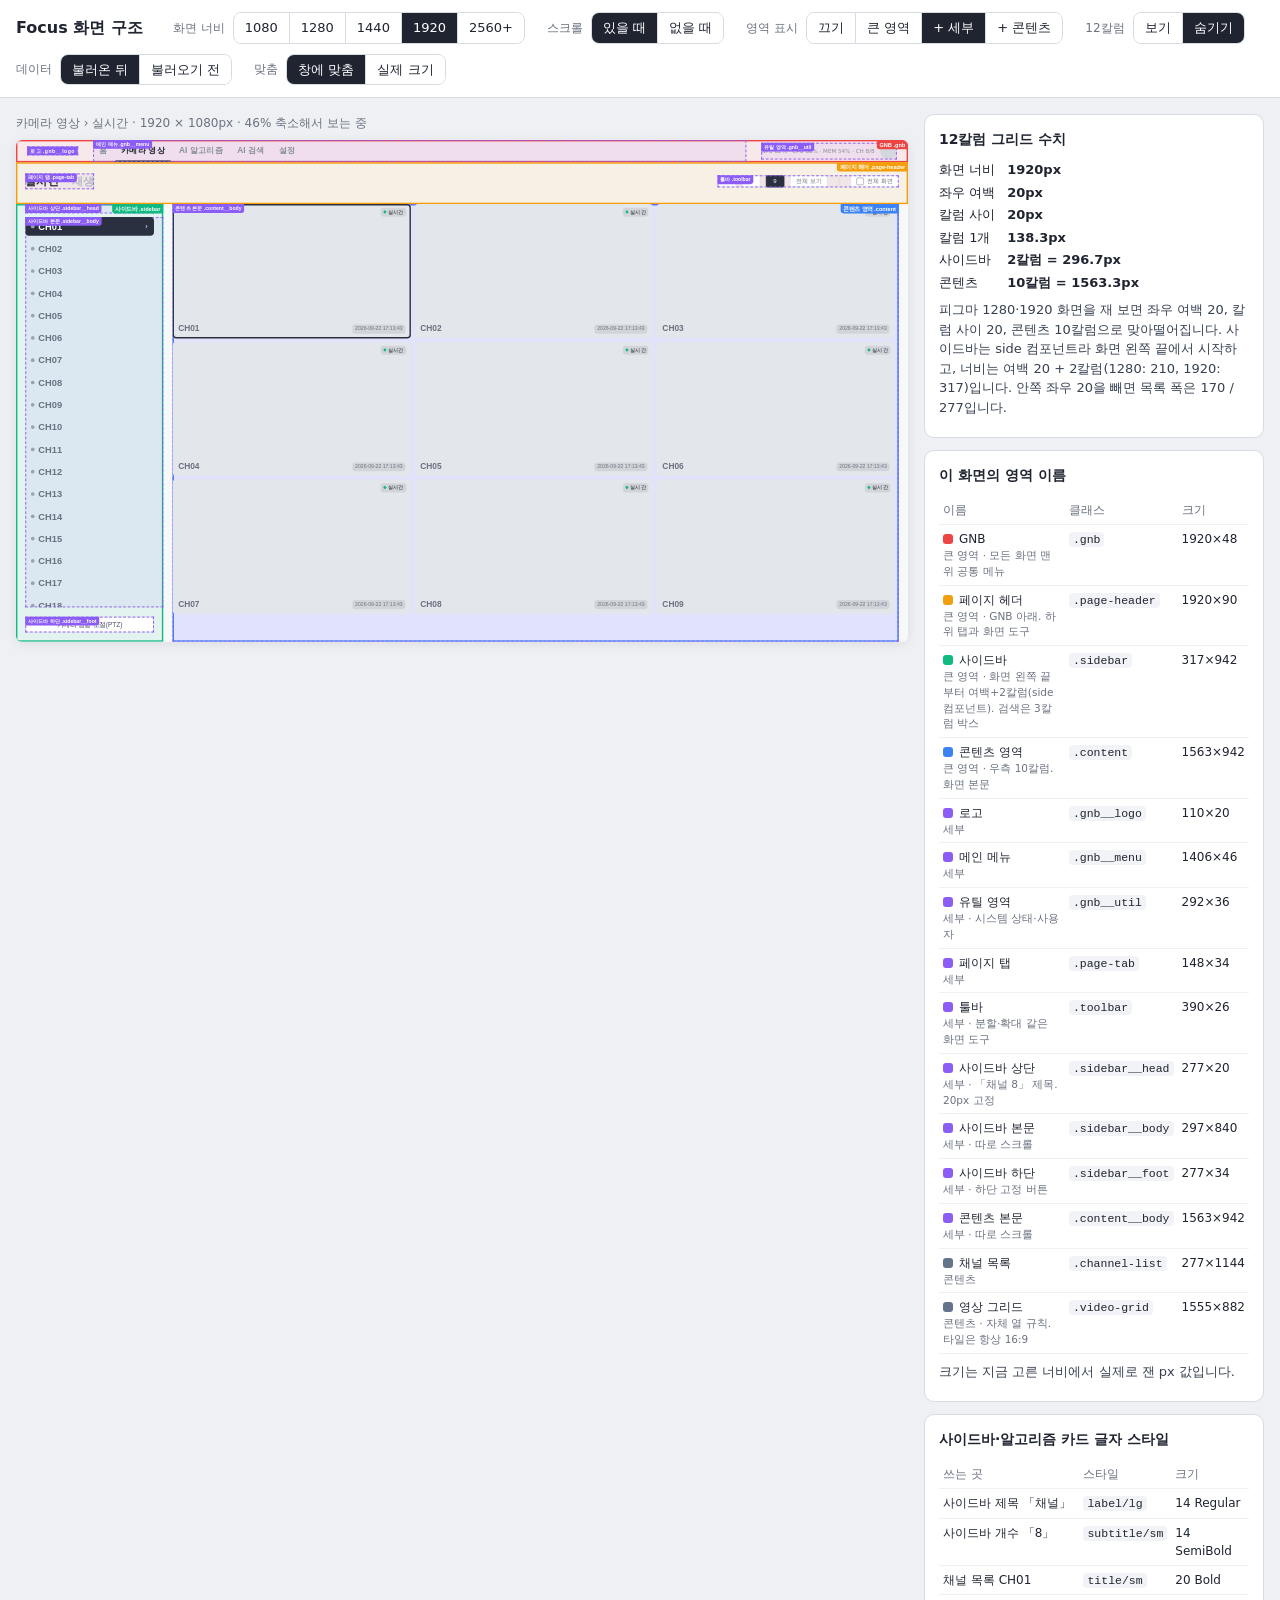
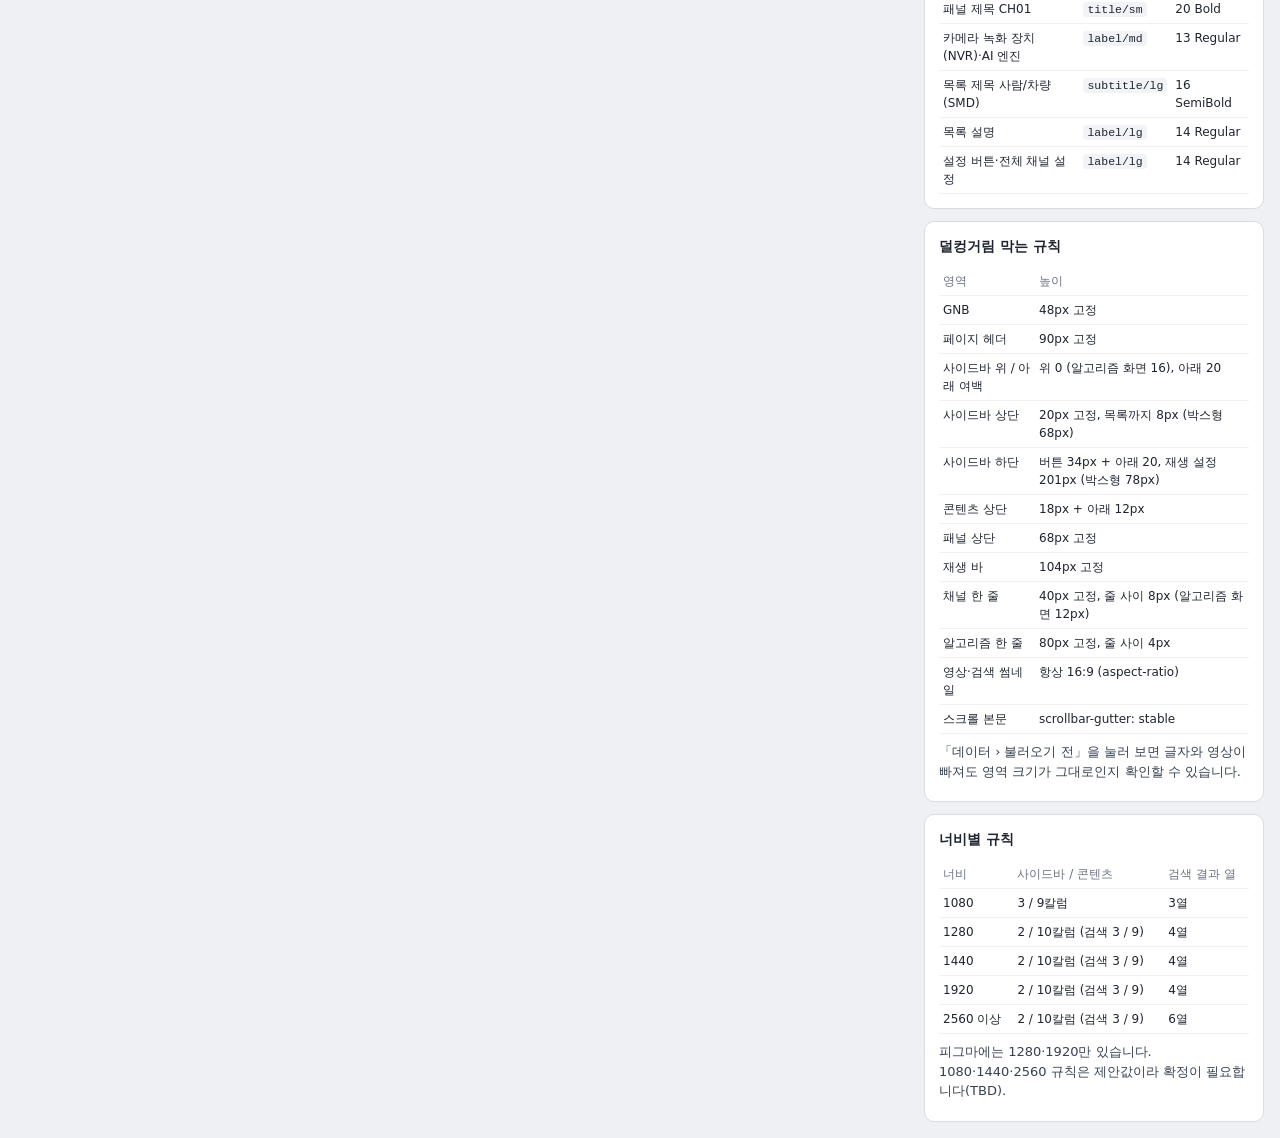
==== commit dd93f848: "화면 구조 수정 2026-11-04 18:13" ====
--- a/index.html
+++ b/index.html
@@ -3,6 +3,7 @@
 <head>
 <meta charset="utf-8">
 <meta name="viewport" content="width=device-width, initial-scale=1">
+<meta name="robots" content="noindex, nofollow">
 <title>Focus 화면 구조</title>
 <meta name="claude:viewport-fit-sides" content="cover">
 <style>
@@ -15,9 +16,12 @@
   --t-title-sm:700 20px/1.4 Pretendard,"Apple SD Gothic Neo",sans-serif;
   --t-subtitle-xl:600 18px/1.4 Pretendard,"Apple SD Gothic Neo",sans-serif;
   --t-subtitle-lg:600 16px/1.5 Pretendard,"Apple SD Gothic Neo",sans-serif;
+  --t-subtitle-md:600 15px/1.467 Pretendard,"Apple SD Gothic Neo",sans-serif;
   --t-subtitle-sm:600 14px/1.429 Pretendard,"Apple SD Gothic Neo",sans-serif;
   --t-label-lg:400 14px/1.429 Pretendard,"Apple SD Gothic Neo",sans-serif;
   --t-label-md:400 13px/1.385 Pretendard,"Apple SD Gothic Neo",sans-serif;
+  --t-body-sm:400 14px/1.571 Pretendard,"Apple SD Gothic Neo",sans-serif;
+  --t-title-md:700 24px/1.4 Pretendard,"Apple SD Gothic Neo",sans-serif;
   --btn-bg:#fff; --code-bg:#f1f3f6; --row-line:#eef0f3; --sel-bg:#1f2430; --sel-fg:#fff; --body-ink:#374151;
 }
 @media (prefers-color-scheme: dark){:root:not([data-theme="light"]){
@@ -65,29 +69,38 @@
 /* ===== 화면 프레임(실제 퍼블리싱 대상) ===== */
 .frame{position:absolute;top:0;left:0;transform-origin:0 0;background:var(--wf-bg);overflow:hidden;
   display:flex;flex-direction:column;container-type:inline-size;container-name:frame;color:#4b5160;font-size:13px}
+.frame button{color:#4b5160}
 
 /* 12칼럼 기준: 좌우 여백 20, 칼럼 사이 20 */
-.gnb{flex:0 0 48px;display:flex;align-items:center;gap:32px;padding:0 20px;background:#fff;border-bottom:1px solid var(--line)}
+.gnb{flex:0 0 48px;display:flex;align-items:center;gap:32px;padding:0 24px;background:#fff;border-bottom:1px solid var(--line)}
 .gnb__logo{font-weight:800;letter-spacing:1px;color:#2a3040;width:110px}
 .gnb__menu{display:flex;gap:6px;flex:1}
-.gnb__menu button{border:0;background:none;padding:12px 12px;color:var(--wf-ink);border-bottom:2px solid transparent}
+.gnb__menu button{border:0;background:none;padding:10px 12px 8px;color:var(--wf-ink);font:var(--t-subtitle-xl);border-bottom:3px solid transparent}
 .gnb__menu button.on{color:#1f2430;font-weight:700;border-color:#2a3040}
-.gnb__util{display:flex;align-items:center;gap:12px;font-size:11px;color:var(--wf-ink);font-variant-numeric:tabular-nums}
+.gnb__util{display:flex;align-items:center;gap:12px;font-size:12px;color:var(--wf-ink);font-variant-numeric:tabular-nums}
 .gnb__util span{min-width:230px;text-align:right}
-.gnb__util i{width:30px;height:30px;border-radius:50%;background:var(--wf-box2);display:block}
+.gnb__util i{width:36px;height:36px;border-radius:50%;background:var(--wf-box2);display:block}
 
 .page-header{flex:0 0 90px;display:flex;align-items:center;justify-content:space-between;padding:20px 20px 28px}
-.page-tab{display:flex;gap:4px}
-.page-tab button{border:0;background:none;font-size:20px;font-weight:700;color:#b5bac3;padding:4px 10px 4px 0}
+.page-tab{display:flex;gap:28px}
+.page-tab button{border:0;background:none;font:var(--t-title-md);color:#b5bac3;padding:0}
 .page-tab button.on{color:#1f2430}
-.toolbar{display:flex;gap:6px;align-items:center}
-.toolbar button{border:1px solid var(--wf-box2);background:#fff;border-radius:6px;padding:4px 10px;font-size:12px;color:#6b7280}
+.toolbar{display:flex;gap:12px;align-items:center}
+.toolbar button{height:26px;min-width:40px;border:1px solid var(--wf-box2);background:#fff;border-radius:4px;padding:0 12px;font:var(--t-label-md);color:#6b7280;display:inline-flex;align-items:center;justify-content:center;gap:6px}
+.toolbar button.ico::before{content:"";width:16px;height:16px;border:1.5px solid currentColor;border-radius:3px;box-sizing:border-box}
 .toolbar button.on{background:#2a3040;color:#fff;border-color:#2a3040}
-.toolbar .sep{width:1px;height:18px;background:var(--wf-box2);margin:0 8px}
+.toolbar .sep{width:1px;height:16px;background:var(--wf-box2);margin:0 12px}
 
 .container{flex:1;min-height:0;display:grid;grid-template-columns:repeat(12,minmax(0,1fr));grid-template-rows:minmax(0,1fr);column-gap:20px;padding:0 20px 20px}
 .container.top-gap{padding-top:20px}
 .sidebar,.lnb{grid-column:span 2;display:flex;flex-direction:column;min-height:0}
+/* 사이드바 컴포넌트(side): 화면 왼쪽 끝부터 「여백 20 + 2칼럼」. 안쪽 좌우 20, 아래 20 */
+.sidebar.side{margin-left:-20px;padding:0 20px 20px}
+.container.flush{padding-bottom:0}
+.sidebar.side .sidebar__body{margin-bottom:20px}
+/* 스크롤 막대는 오른쪽 안쪽 여백 위에 얹는다 (목록 폭 170 / 277 유지) */
+.sidebar.side .sidebar__body{margin-right:-20px;padding-right:12px}
+.sidebar.side:has(.is-play) .sidebar__body{margin-bottom:0}
 .content{grid-column:span 10;display:flex;flex-direction:column;min-height:0;min-width:0}
 .content.full{grid-column:1 / -1}
 @container frame (max-width:1279px){
@@ -95,59 +108,82 @@
   .content{grid-column:span 9}
 }
 .sidebar.boxed{background:#fff;border:1px solid var(--line);border-radius:12px}
-.sidebar__head{flex:0 0 36px;display:flex;align-items:center;padding:0 0 8px;font-size:12px;font-weight:600}
-.sidebar.boxed .sidebar__head{flex-basis:52px;padding:16px 16px 8px}
+.sidebar__head{flex:0 0 20px;display:flex;align-items:center;gap:6px;margin-bottom:8px;font:var(--t-label-lg);color:#94a3b8}
+.sidebar__head b{font:var(--t-subtitle-sm);color:#4b5160}
+.sidebar.boxed .sidebar__head{flex-basis:68px;margin:0;padding:20px;font:var(--t-title-sm);color:#1f2430}
 .sidebar__body{flex:1;min-height:0;overflow:auto;scrollbar-gutter:stable}
-.sidebar.boxed .sidebar__body{padding:0 16px}
-.sidebar__foot{flex:0 0 auto;padding-top:12px}
-.sidebar__foot.is-btn{flex-basis:44px}
-.sidebar__foot.is-play{flex-basis:188px}
-.sidebar.boxed .sidebar__foot.is-btn{flex-basis:60px}
-.sidebar.boxed .sidebar__foot{padding:12px 16px 16px}
-.channel-list{display:flex;flex-direction:column;gap:12px;padding-right:6px}
-.channel-list button{flex:0 0 37px;border:0;background:none;text-align:left;padding:0 4px 0 12px;border-radius:8px;color:#6b7280;font:var(--t-subtitle-xl);letter-spacing:-0.216px}
-.channel-list button::before{content:"";display:inline-block;width:6px;height:6px;border-radius:50%;background:#9ca3af;margin-right:8px;vertical-align:2px}
-.channel-list button.on{background:#2a3040;color:#fff}
-.btn-line{width:100%;border:1px solid var(--wf-box2);background:#fff;border-radius:6px;padding:7px;font-size:12px;color:#4b5160}
-.btn-fill{border:0;background:#2a3040;color:#fff;border-radius:6px;padding:8px 22px;font-size:12px}
+.sidebar.boxed .sidebar__body{padding:0 20px}
+.sidebar__foot{flex:0 0 auto}
+.sidebar__foot.is-btn{flex-basis:34px}
+.sidebar__foot.is-play{flex-basis:201px;margin:0 -20px -20px}
+.sidebar.boxed .sidebar__foot.is-btn{flex-basis:78px;padding:20px}
+.channel-list{display:flex;flex-direction:column;gap:8px}
+.channel-list button{flex:0 0 40px;border:0;background:none;text-align:left;padding:0 12px;border-radius:8px;color:#6b7280;font:var(--t-title-sm);letter-spacing:0;display:flex;align-items:center}
+.channel-list button::before{content:"";flex:0 0 8px;height:8px;border-radius:50%;background:#9ca3af;margin-right:8px}
+.channel-list button.on{background:#2a3040;color:#fff;padding-right:4px}
+.channel-list button.on::after{content:"›";margin-left:auto;width:24px;text-align:center;font:400 16px/1 Pretendard,sans-serif}
+/* 알고리즘 카드 화면: 제목 없음, 위 16·좌우 16, 줄 사이 12 */
+.sidebar.side.side--all{padding:16px 16px 20px}
+.side--all .channel-list{gap:12px}
+.side--all .channel-list button::before{display:none}
+.btn-line{width:100%;height:34px;border:1px solid var(--wf-box2);background:#fff;border-radius:8px;padding:0 12px;font:var(--t-label-lg);color:#4b5160}
+.btn-fill{height:38px;border:0;background:#2a3040;color:#fff;border-radius:8px;padding:0 22px;font:var(--t-subtitle-md)}
 .btn-fill.wide{width:100%}
-.play-set{border-top:1px solid var(--line);padding-top:12px;display:flex;flex-direction:column;gap:10px}
-.play-set .row{display:flex;justify-content:space-between;font-size:12px}
-.fake-input{height:30px;border:1px solid var(--wf-box2);border-radius:6px;background:#fff;display:flex;align-items:center;padding:0 10px;font-size:12px;color:#9ca3af}
+.btn-fill.save{width:160px;padding:0}
+.play-set{height:100%;border-top:1px solid var(--line);padding:20px;display:flex;flex-direction:column;gap:12px}
+.play-set .row{display:flex;justify-content:space-between;align-items:center;font:var(--t-subtitle-sm)}
+.play-set .row span{font:var(--t-label-md);display:flex;align-items:center;gap:6px}
+.play-set .row span::before{content:"";width:16px;height:16px;border-radius:4px;background:var(--wf-box2)}
+.play-set .fake-input{height:30px}
+.play-set .fake-bar{height:6px;border-radius:3px;margin-top:auto}
+.fake-input{height:36px;border:1px solid var(--wf-box2);border-radius:8px;background:#fff;display:flex;align-items:center;padding:0 8px 0 12px;font:var(--t-subtitle-sm);color:#9ca3af}
+.fake-input.select::after{content:"⌄";margin-left:auto;color:#9ca3af}
 .fake-bar{height:4px;border-radius:2px;background:var(--wf-box2);position:relative}
 .fake-bar::after{content:"";position:absolute;left:0;top:0;bottom:0;width:30%;background:#2a3040;border-radius:2px}
-.play-ctrl{display:flex;justify-content:center;gap:22px;font-size:16px;color:#4b5160}
-
-.content__head{flex:0 0 32px;padding:0 0 8px;font-size:12px;font-weight:600;display:flex;justify-content:space-between;align-items:center}
+.play-ctrl{display:flex;justify-content:center;align-items:center;gap:36px;font-size:20px;color:#4b5160;height:36px}
+
+.content__head{flex:0 0 30px;padding:0 0 12px;font:var(--t-label-md);color:#9ca3af;display:flex;justify-content:space-between;align-items:center}
 .content__body{flex:1;min-height:0;overflow:auto;min-width:0;scrollbar-gutter:stable}
 .content__body.video-body{container-type:size}
 
-.video-grid{display:grid;grid-template-columns:repeat(var(--split-cols,3),minmax(0,1fr));gap:10px;align-content:start}
+.video-grid{display:grid;grid-template-columns:repeat(var(--split-cols,3),minmax(0,1fr));gap:8px;align-content:start}
 /* 스크롤 없을 때: 16:9를 지킨 채 높이에 맞춰 그리드 전체를 줄이고 가운데 둔다 */
-.video-grid.fit{width:min(100%,calc((100cqh - (var(--rows) - 1) * 10px) / var(--rows) * 16 / 9 * var(--split-cols) + (var(--split-cols) - 1) * 10px));margin:0 auto}
+.video-grid.fit{width:min(100%,calc((100cqh - (var(--rows) - 1) * 8px) / var(--rows) * 16 / 9 * var(--split-cols) + (var(--split-cols) - 1) * 8px));margin:0 auto}
 .video-item{background:var(--wf-box);border-radius:8px;position:relative;aspect-ratio:16/9;max-width:100%;overflow:hidden}
-.video-item span{position:absolute;left:10px;bottom:8px;font-weight:700;color:#6b7280}
-.video-item.on{outline:2px solid #2a3040}
-
-.player-bar{flex:0 0 104px;padding-top:12px;display:flex;flex-direction:column;gap:6px}
+.video-item span{position:absolute;left:12px;bottom:8px;font:800 18px/1.385 Pretendard,sans-serif;color:#6b7280}
+.video-item time{position:absolute;right:12px;bottom:10px;padding:2px 6px;border-radius:6px;background:rgba(0,0,0,.08);font:400 11px/1.4 Pretendard,sans-serif;color:#6b7280}
+.video-item em{position:absolute;right:10px;top:8px;padding:2px 6px;border-radius:6px;background:rgba(0,0,0,.08);font:600 11px/1.4 Pretendard,sans-serif;font-style:normal;color:#4b5160}
+.video-item em::before{content:"";display:inline-block;width:6px;height:6px;border-radius:50%;background:#10b981;margin-right:4px;vertical-align:1px}
+.video-item.on{outline:3px solid #2a3040;outline-offset:-3px}
+
+.player-bar{flex:0 0 104px;padding-top:12px;display:flex;flex-direction:column;gap:6px;position:relative}
+.player-bar .now{position:absolute;right:0;top:12px;height:20px;padding:0 8px;border:1px solid var(--wf-box2);border-radius:10px;font:400 11px/18px Pretendard,sans-serif;color:#6b7280}
+.player-bar .bars{margin-top:24px}
 .player-bar .bars div{height:6px;border-radius:3px;background:var(--wf-box2);margin-bottom:4px}
 .player-bar .ticks{display:flex;justify-content:space-between;font-size:11px;color:#9ca3af}
 .player-bar .dates{height:22px;border-radius:4px;background:var(--wf-box)}
 
-.panel{background:#fff;border:1px solid var(--line);border-radius:14px;display:flex;flex-direction:column;min-height:0;flex:1}
-.panel__head{flex:0 0 68px;display:flex;align-items:center;justify-content:space-between;gap:16px;padding:0 24px}
+.panel{background:#fff;border:1px solid var(--line);border-radius:24px;display:flex;flex-direction:column;min-height:0;flex:1}
+.panel__head{flex:0 0 68px;display:flex;align-items:center;justify-content:space-between;gap:16px;padding:0 20px}
 .panel__head .title{font:var(--t-title-sm);color:#1f2430;display:flex;gap:10px;align-items:center}
 .panel__head .title small{color:#9ca3af;font-weight:600}
-.panel__body{flex:1;min-height:0;overflow:auto;padding:0 24px 20px;scrollbar-gutter:stable}
+.panel__body{flex:1;min-height:0;overflow:auto;padding:0 20px 20px;scrollbar-gutter:stable}
 .segment{display:inline-flex;width:250px;background:#f1f3f6;border-radius:8px}
 .segment span{flex:1;text-align:center;padding:4px 0;font:var(--t-subtitle-sm);border-radius:8px;color:#9ca3af}
 .segment span.on{color:#4b5160;background:#fff;box-shadow:0 1px 2px rgba(0,0,0,.08)}
 .status{font:var(--t-label-md);letter-spacing:0.25px;color:#6b7280;display:flex;gap:28px}
 .status span::before{content:"";display:inline-block;width:8px;height:8px;border-radius:50%;background:#10b981;margin-right:8px;vertical-align:1px}
+/* 설정 화면 패널: 상단 54, 제목 subtitle/xl, 본문 위 24 */
+.panel--form .panel__head{flex-basis:54px}
+.panel--form .panel__head .title{font:var(--t-subtitle-xl);gap:12px}
+.panel--form .panel__body{padding:24px 20px 20px}
 
 .algo-list{display:flex;flex-direction:column;gap:12px}
 .algo-list{gap:4px!important}
-.algo-item{display:flex;align-items:center;gap:16px;height:80px;padding:8px 8px 8px 0}
+.algo-item{display:flex;align-items:center;gap:16px;height:80px;padding:8px 0 8px 4px}
+.algo-item.event{height:66px}
+.algo-item.event .thumb{width:37px;height:37px;border-radius:6px}
+.algo-item.event .txt small{font:var(--t-label-md)}
 .algo-item .thumb{width:64px;height:64px;border-radius:8px;background:var(--wf-box);flex:0 0 auto}
 .algo-item .txt{flex:1;min-width:0;display:flex;flex-direction:column;gap:2px}
 .algo-item .right{display:flex;align-items:center;gap:36px;flex:0 0 auto}
@@ -157,22 +193,26 @@
 .toggle::after{content:"";position:absolute;right:3px;top:3px;width:14px;height:14px;border-radius:50%;background:#fff}
 .toggle.off{background:var(--wf-box2)}
 .toggle.off::after{right:auto;left:3px}
-.algo-item button{height:32px;border:1px solid var(--wf-box2);background:#fff;border-radius:6px;padding:0 12px;font:var(--t-label-lg)}
+.algo-item button{height:32px;border:1px solid var(--wf-box2);background:#fff;border-radius:8px;padding:0 12px;font:var(--t-label-lg);color:#4b5160}
 .algo-item .toggle{width:44px;height:24px;border-radius:12px}
-.algo-item .toggle::after{width:18px;height:18px}
+.algo-item .toggle::after,.field.row .toggle::after{width:18px;height:18px}
 
 .grid12{display:grid;grid-template-columns:repeat(12,minmax(0,1fr));column-gap:20px;align-content:start}
-.video-area{grid-column:span 8;display:flex;flex-direction:column;gap:10px;min-width:0}
-.setting-area{grid-column:span 4;display:flex;flex-direction:column;gap:18px;min-width:0}
-@container frame (max-width:1279px){.video-area{grid-column:span 7}.setting-area{grid-column:span 5}}
+.panel__body.grid12{column-gap:48px;grid-template-columns:repeat(2,minmax(0,1fr))}
+.panel__body.grid12>*{grid-column:auto}
+.video-area{grid-column:span 6;display:flex;flex-direction:column;gap:10px;min-width:0}
+.setting-area{grid-column:span 6;display:flex;flex-direction:column;gap:18px;min-width:0}
 .area-title{display:flex;justify-content:space-between;align-items:center;font-weight:600;color:#1f2430}
 .area-title button{border:1px solid var(--wf-box2);background:#fff;border-radius:6px;padding:3px 10px;font-size:12px}
 .video-big{aspect-ratio:16/9;background:var(--wf-box);border-radius:8px}
 .zone-list{display:flex;flex-direction:column;gap:8px}
-.zone-list div{height:34px;border-radius:6px;background:#f1f3f6;display:flex;align-items:center;padding:0 12px;font-size:12px}
-.field{display:flex;flex-direction:column;gap:6px;font-size:12px}
-.chips{display:flex;flex-wrap:wrap;gap:6px}
-.chips span{border:1px solid var(--wf-box2);border-radius:14px;padding:3px 12px;font-size:12px}
+.zone-list div{height:40px;border-radius:6px;background:#f1f3f6;display:flex;align-items:center;padding:0 12px;font-size:12px}
+.field{display:flex;flex-direction:column;gap:4px;font:var(--t-label-md);color:#6b7280}
+.field .req{color:#2a3040;margin-left:2px}
+.field.row{flex-direction:row;justify-content:space-between;align-items:center}
+.chips{display:grid;grid-template-columns:repeat(3,minmax(0,1fr));gap:8px}
+.chips span{height:28px;display:flex;align-items:center;justify-content:center;border:1px solid var(--wf-box2);border-radius:6px;font:var(--t-label-lg)}
+.chips span.empty{border-color:transparent}
 .chips span.on{background:#2a3040;color:#fff;border-color:#2a3040}
 
 .data-table{width:100%;border-collapse:collapse;font-size:12px}
@@ -181,20 +221,24 @@
 .data-table th:first-child,.data-table td:first-child{text-align:left;font-weight:600;color:#1f2430}
 .data-table .toggle{display:inline-block;vertical-align:middle}
 
-.filter-form{display:flex;flex-direction:column;gap:16px}
-.result-grid{display:grid;grid-template-columns:repeat(var(--result-cols,4),minmax(0,1fr));gap:10px;padding-right:6px}
+.filter-form{display:flex;flex-direction:column;gap:24px}
+.sidebar.boxed{grid-column:span 3}
+.sidebar.boxed + .content{grid-column:span 9}
+.search-content{padding-top:4px}
+@container frame (min-width:1600px){.search-content{padding-top:20px}}
+.result-grid{display:grid;grid-template-columns:repeat(var(--result-cols,4),minmax(0,1fr));gap:12px}
+.result-grid .video-item{border:1px solid var(--wf-box2)}
 .result-grid .video-item{aspect-ratio:16/9}
-@container frame (max-width:1439px){.result-grid{--result-cols:3}}
+@container frame (max-width:1279px){.result-grid{--result-cols:3}}
 @container frame (min-width:2400px){.result-grid{--result-cols:6}}
 
 .tree-menu{display:flex;flex-direction:column;gap:2px;padding-right:6px}
-.tree-menu .g{display:flex;justify-content:space-between;padding:9px 0;font-weight:700;color:#1f2430;font-size:13px}
+.tree-menu .g{display:flex;justify-content:space-between;padding:0;margin-top:14px;font:var(--t-subtitle-lg);color:#1f2430}
+.tree-menu .g:first-child{margin-top:0}
 .tree-menu .g::after{content:"⌄";color:#9ca3af}
-.tree-menu button{border:0;background:none;text-align:left;padding:7px 10px;border-radius:6px;font-size:12px;color:#6b7280}
+.tree-menu button{border:0;background:none;text-align:left;padding:7px 12px;border-radius:8px;font:var(--t-body-sm);color:#6b7280}
 .tree-menu button.on{background:#2a3040;color:#fff}
-.form{display:flex;flex-direction:column;gap:18px}
-.form .field{grid-column:span 4}
-@container frame (max-width:1279px){.form .field{grid-column:span 6}}
+.form{display:flex;flex-direction:column;gap:36px;width:275px}
 .placeholder{height:100%;min-height:200px;border:2px dashed var(--wf-box2);border-radius:12px;display:flex;align-items:center;justify-content:center;color:#9ca3af;font-weight:600}
 
 .frame ::-webkit-scrollbar{width:8px;height:8px}
@@ -261,7 +305,7 @@
     <div class="card">
       <h2>12칼럼 그리드 수치</h2>
       <div class="gridnum" id="gridNum"></div>
-      <p class="note" style="margin-top:8px">피그마 1280·1920 화면을 재 보면 좌우 여백 20, 칼럼 사이 20, 사이드바 2칼럼 + 콘텐츠 10칼럼으로 맞아떨어집니다.</p>
+      <p class="note" style="margin-top:8px">피그마 1280·1920 화면을 재 보면 좌우 여백 20, 칼럼 사이 20, 콘텐츠 10칼럼으로 맞아떨어집니다. 사이드바는 side 컴포넌트라 화면 왼쪽 끝에서 시작하고, 너비는 여백 20 + 2칼럼(1280: 210, 1920: 317)입니다. 안쪽 좌우 20을 빼면 목록 폭은 170 / 277입니다.</p>
     </div>
     <div class="card">
       <h2>이 화면의 영역 이름</h2>
@@ -269,12 +313,13 @@
       <p class="note" style="margin-top:8px">크기는 지금 고른 너비에서 실제로 잰 px 값입니다.</p>
     </div>
     <div class="card">
-      <h2>알고리즘 카드 글자 스타일</h2>
+      <h2>사이드바·알고리즘 카드 글자 스타일</h2>
       <div class="legend-wrap"><table class="legend">
         <tr><th>쓰는 곳</th><th>스타일</th><th>크기</th></tr>
-        <tr><td>채널 목록 CH01</td><td><code>subtitle/xl</code></td><td>18 SemiBold</td></tr>
+        <tr><td>사이드바 제목 「채널」</td><td><code>label/lg</code></td><td>14 Regular</td></tr>
+        <tr><td>사이드바 개수 「8」</td><td><code>subtitle/sm</code></td><td>14 SemiBold</td></tr>
+        <tr><td>채널 목록 CH01</td><td><code>title/sm</code></td><td>20 Bold</td></tr>
         <tr><td>패널 제목 CH01</td><td><code>title/sm</code></td><td>20 Bold</td></tr>
-        <tr><td>설정·통계·이력 탭</td><td><code>subtitle/sm</code></td><td>14 SemiBold</td></tr>
         <tr><td>카메라 녹화 장치(NVR)·AI 엔진</td><td><code>label/md</code></td><td>13 Regular</td></tr>
         <tr><td>목록 제목 사람/차량(SMD)</td><td><code>subtitle/lg</code></td><td>16 SemiBold</td></tr>
         <tr><td>목록 설명</td><td><code>label/lg</code></td><td>14 Regular</td></tr>
@@ -287,12 +332,13 @@
         <tr><th>영역</th><th>높이</th></tr>
         <tr><td>GNB</td><td>48px 고정</td></tr>
         <tr><td>페이지 헤더</td><td>90px 고정</td></tr>
-        <tr><td>사이드바 상단</td><td>36px 고정 (박스형 52px)</td></tr>
-        <tr><td>사이드바 하단</td><td>버튼 44px, 재생 설정 188px</td></tr>
-        <tr><td>콘텐츠 상단</td><td>32px 고정</td></tr>
+        <tr><td>사이드바 위 / 아래 여백</td><td>위 0 (알고리즘 화면 16), 아래 20</td></tr>
+        <tr><td>사이드바 상단</td><td>20px 고정, 목록까지 8px (박스형 68px)</td></tr>
+        <tr><td>사이드바 하단</td><td>버튼 34px + 아래 20, 재생 설정 201px (박스형 78px)</td></tr>
+        <tr><td>콘텐츠 상단</td><td>18px + 아래 12px</td></tr>
         <tr><td>패널 상단</td><td>68px 고정</td></tr>
         <tr><td>재생 바</td><td>104px 고정</td></tr>
-        <tr><td>채널 한 줄</td><td>37px 고정, 줄 사이 12px</td></tr>
+        <tr><td>채널 한 줄</td><td>40px 고정, 줄 사이 8px (알고리즘 화면 12px)</td></tr>
         <tr><td>알고리즘 한 줄</td><td>80px 고정, 줄 사이 4px</td></tr>
         <tr><td>영상·검색 썸네일</td><td>항상 16:9 (aspect-ratio)</td></tr>
         <tr><td>스크롤 본문</td><td>scrollbar-gutter: stable</td></tr>
@@ -304,10 +350,10 @@
       <table class="legend">
         <tr><th>너비</th><th>사이드바 / 콘텐츠</th><th>검색 결과 열</th></tr>
         <tr><td>1080</td><td>3 / 9칼럼</td><td>3열</td></tr>
-        <tr><td>1280</td><td>2 / 10칼럼</td><td>3열</td></tr>
-        <tr><td>1440</td><td>2 / 10칼럼</td><td>4열</td></tr>
-        <tr><td>1920</td><td>2 / 10칼럼</td><td>4열</td></tr>
-        <tr><td>2560 이상</td><td>2 / 10칼럼</td><td>6열</td></tr>
+        <tr><td>1280</td><td>2 / 10칼럼 (검색 3 / 9)</td><td>4열</td></tr>
+        <tr><td>1440</td><td>2 / 10칼럼 (검색 3 / 9)</td><td>4열</td></tr>
+        <tr><td>1920</td><td>2 / 10칼럼 (검색 3 / 9)</td><td>4열</td></tr>
+        <tr><td>2560 이상</td><td>2 / 10칼럼 (검색 3 / 9)</td><td>6열</td></tr>
       </table>
       <p class="note" style="margin-top:8px">피그마에는 1280·1920만 있습니다. 1080·1440·2560 규칙은 제안값이라 확정이 필요합니다(TBD).</p>
     </div>
@@ -318,7 +364,7 @@
 const AREAS = {
   'gnb':           {lv:1, name:'GNB', cls:'.gnb', c:'var(--c-gnb)', desc:'모든 화면 맨 위 공통 메뉴'},
   'page-header':   {lv:1, name:'페이지 헤더', cls:'.page-header', c:'var(--c-page-header)', desc:'GNB 아래. 하위 탭과 화면 도구'},
-  'sidebar':       {lv:1, name:'사이드바', cls:'.sidebar', c:'var(--c-sidebar)', desc:'좌측 2칼럼. 채널 목록·검색 조건'},
+  'sidebar':       {lv:1, name:'사이드바', cls:'.sidebar', c:'var(--c-sidebar)', desc:'화면 왼쪽 끝부터 여백+2칼럼(side 컴포넌트). 검색은 3칼럼 박스'},
   'lnb':           {lv:1, name:'LNB', cls:'.lnb', c:'var(--c-lnb)', desc:'설정 화면 좌측 메뉴 트리'},
   'content':       {lv:1, name:'콘텐츠 영역', cls:'.content', c:'var(--c-content)', desc:'우측 10칼럼. 화면 본문'},
   'gnb-logo':      {lv:2, name:'로고', cls:'.gnb__logo', c:'var(--c-l2)'},
@@ -326,7 +372,7 @@
   'gnb-util':      {lv:2, name:'유틸 영역', cls:'.gnb__util', c:'var(--c-l2)', desc:'시스템 상태·사용자'},
   'page-tab':      {lv:2, name:'페이지 탭', cls:'.page-tab', c:'var(--c-l2)'},
   'toolbar':       {lv:2, name:'툴바', cls:'.toolbar', c:'var(--c-l2)', desc:'분할·확대 같은 화면 도구'},
-  'sidebar-head':  {lv:2, name:'사이드바 상단', cls:'.sidebar__head', c:'var(--c-l2)', desc:'제목. 높이 고정'},
+  'sidebar-head':  {lv:2, name:'사이드바 상단', cls:'.sidebar__head', c:'var(--c-l2)', desc:'「채널 8」 제목. 20px 고정'},
   'sidebar-body':  {lv:2, name:'사이드바 본문', cls:'.sidebar__body', c:'var(--c-l2)', desc:'따로 스크롤'},
   'sidebar-foot':  {lv:2, name:'사이드바 하단', cls:'.sidebar__foot', c:'var(--c-l2)', desc:'하단 고정 버튼'},
   'content-head':  {lv:2, name:'콘텐츠 상단', cls:'.content__head', c:'var(--c-l2)'},
@@ -339,8 +385,8 @@
   'play-set':      {lv:3, name:'재생 설정', cls:'.play-set', c:'var(--c-l3)'},
   'video-grid':    {lv:3, name:'영상 그리드', cls:'.video-grid', c:'var(--c-l3)', desc:'자체 열 규칙. 타일은 항상 16:9'},
   'algo-list':     {lv:3, name:'알고리즘 목록', cls:'.algo-list', c:'var(--c-l3)'},
-  'video-area':    {lv:3, name:'영상 영역', cls:'.video-area', c:'var(--c-l3)', desc:'패널 안 8칼럼'},
-  'setting-area':  {lv:3, name:'설정 영역', cls:'.setting-area', c:'var(--c-l3)', desc:'패널 안 4칼럼'},
+  'video-area':    {lv:3, name:'영상 영역', cls:'.video-area', c:'var(--c-l3)', desc:'패널 안 6칼럼'},
+  'setting-area':  {lv:3, name:'설정 영역', cls:'.setting-area', c:'var(--c-l3)', desc:'패널 안 6칼럼'},
   'data-table':    {lv:3, name:'데이터 표', cls:'.data-table', c:'var(--c-l3)'},
   'filter-form':   {lv:3, name:'검색 조건 폼', cls:'.filter-form', c:'var(--c-l3)'},
   'result-grid':   {lv:3, name:'결과 그리드', cls:'.result-grid', c:'var(--c-l3)'},
@@ -378,33 +424,35 @@
 /* ----- 카메라 영상 ----- */
 function camera(){
   if(!['live','play'].includes(S.sub)) S.sub='live';
-  const tools = [1,4,9,16].map(n=>`<button data-split="${n}" class="${S.split===n?'on':''}">${n}</button>`).join('')
-    + `<button data-split="0" class="${S.split===0?'on':''}">전체</button><span class="sep"></span><button>확대</button>`;
+  if(![1,4,9,0].includes(S.split)) S.split=9;
+  const tools = [1,4,9].map(n=>`<button data-split="${n}" class="${S.split===n?'on':''}">${n}</button>`).join('')
+    + `<button data-split="0" class="${S.split===0?'on':''}">전체 보기</button><span class="sep"></span><button class="ico">전체 화면</button>`;
   const chCount = many()?24:6;
   const tiles = S.split===0 ? chCount : S.split;
   const cols = S.split===0 ? 4 : Math.sqrt(S.split);
   const play = S.sub==='play';
   return pageHeader([['live','실시간'],['play','재생']], tools) + `
-  <div class="container">
-    <aside class="sidebar" ${A('sidebar')}>
-      <div class="sidebar__head" ${A('sidebar-head')}>채널 ${chCount}</div>
+  <div class="container flush">
+    <aside class="sidebar side" ${A('sidebar')}>
+      <div class="sidebar__head" ${A('sidebar-head')}>채널 <b>${chCount}</b></div>
       <div class="sidebar__body" ${A('sidebar-body')}>${channelList(chCount)}</div>
       <div class="sidebar__foot ${play?'is-play':'is-btn'}" ${A('sidebar-foot')}>${play ? `
         <div class="play-set" ${A('play-set')}>
-          <div class="row"><b>재생 설정</b><span>☑ 스킵 플레이</span></div>
-          <div class="fake-input">2026-09-22</div>
+          <div class="row"><b>재생 설정</b><span>스킵 플레이</span></div>
+          <div class="fake-input">▦ 2026-09-22 13:32</div>
+          <div class="play-ctrl">⏪ ▶ ⏩</div>
           <div class="fake-bar"></div>
-          <div class="play-ctrl">⏪ ▶ ⏩</div>
         </div>` : `<button class="btn-line">카메라 방향 조절(PTZ)</button>`}
       </div>
     </aside>
     <main class="content" ${A('content')}>
       <div class="content__body video-body" ${A('content-body')}>
         <div class="video-grid ${many()?'':'fit'}" style="--split-cols:${cols};--rows:${Math.ceil(tiles/cols)}" ${A('video-grid')}>
-          ${range(tiles).map(i=>`<div class="video-item ${i===S.ch?'on':''}"><span>CH${pad(i+1)}</span></div>`).join('')}
+          ${range(tiles).map(i=>`<div class="video-item ${i===S.ch?'on':''}">${play?'':'<em>실시간</em>'}<span>CH${pad(i+1)}</span><time>2026-09-22 17:13:43</time></div>`).join('')}
         </div>
       </div>
       ${play ? `<div class="player-bar" ${A('player-bar')}>
+        <span class="now">18:02:14</span>
         <div class="bars"><div></div><div></div></div>
         <div class="ticks">${['0H','2H','4H','6H','8H','10H','12H','14H','16H','18H','20H','22H'].map(t=>`<span>${t}</span>`).join('')}</div>
         <div class="dates"></div></div>`:''}
@@ -416,26 +464,26 @@
 function ai(){
   if(S.detail==='algo') return aiAlgoDetail();
   if(S.detail==='all') return aiAll();
-  if(!['card','db','model'].includes(S.sub)) S.sub='card';
-  const head = pageHeader([['card','알고리즘 카드'],['db','데이터베이스 관리'],['model','모델 관리']]);
-  if(S.sub!=='card') return head + `<div class="container"><main class="content full" ${A('content')}><div class="placeholder">${S.sub==='db'?'데이터베이스 관리':'모델 관리'} 화면은 아직 피그마에 없습니다 (TBD)</div></main></div>`;
-  const chCount = many()?24:6, algo = many()?14:4;
+  if(!['card','model'].includes(S.sub)) S.sub='card';
+  const head = pageHeader([['card','알고리즘 카드'],['model','모델 관리']]);
+  if(S.sub!=='card') return head + `<div class="container"><main class="content full" ${A('content')}><div class="placeholder">모델 관리 화면은 아직 피그마에 없습니다 (TBD)</div></main></div>`;
+  const chCount = many()?24:6, algo = many()?9:3, events = many()?7:1;
   return head + `
   <div class="container">
-    <aside class="sidebar" ${A('sidebar')}>
+    <aside class="sidebar side side--all" ${A('sidebar')}>
       <div class="sidebar__body" ${A('sidebar-body')}>${channelList(chCount)}</div>
-      <div class="sidebar__foot is-btn" ${A('sidebar-foot')}><button class="btn-line" data-detail="all" style="font:var(--t-label-lg)">전체 채널 설정</button></div>
+      <div class="sidebar__foot is-btn" ${A('sidebar-foot')}><button class="btn-line" data-detail="all">전체 채널 설정</button></div>
     </aside>
     <main class="content" ${A('content')}>
       <section class="panel" ${A('panel')}>
         <div class="panel__head" ${A('panel-head')}>
           <div class="title">CH${pad(S.ch+1)}</div>
-          <div class="segment"><span class="on">설정</span><span>통계</span><span>이력</span></div>
-          <div class="status"><span>● 카메라 녹화 장치(NVR)</span><span>● AI 엔진</span></div>
+          <div class="status"><span>카메라 녹화 장치(NVR)</span><span>AI 엔진</span></div>
         </div>
         <div class="panel__body" ${A('panel-body')}>
           <div class="algo-list" ${A('algo-list')}>
             ${range(algo).map(i=>`<div class="algo-item"><div class="thumb"></div><div class="txt"><b>사람/차량(SMD)</b><small>사람·차량 이동체 검출(Smart Motion Detection)</small></div><div class="right"><div class="toggle ${i%4===2?'off':''}"></div><button data-detail="algo">설정</button></div></div>`).join('')}
+            ${range(events).map(i=>`<div class="algo-item event"><div class="thumb"></div><div class="txt"><b>${['라인 크로싱','배회 감지','침입/이탈','군중 밀집도','PPE 감지','화재 감지','카운팅'][i]}</b><small>이벤트 알고리즘</small></div><div class="right"><div class="toggle"></div></div></div>`).join('')}
           </div>
         </div>
       </section>
@@ -445,7 +493,7 @@
 function backHead(title, sub){
   return `<div class="panel__head" ${A('panel-head')}>
     <div class="title"><button data-detail="" style="border:0;background:none;font-size:16px">‹</button>${title} ${sub?`<small>/ ${sub}</small>`:''}</div>
-    <button class="btn-fill">저장</button></div>`;
+    <button class="btn-fill save">저장</button></div>`;
 }
 function aiAlgoDetail(){
   const zones = many()?8:2;
@@ -492,23 +540,23 @@
 
 /* ----- AI 검색 ----- */
 function search(){
-  const filters = many()?['분류','기간','채널','성별/연령대','상/하의 색상','액세서리','차종','차량 색상','번호판','이벤트 종류']:['분류','기간','채널'];
-  const results = many()?40:8;
+  const filters = many()?['분류','기간','채널','성별/연령대','상/하의 색상','액세서리']:['분류','기간','채널'];
+  const results = many()?20:8;
   return `<div class="container top-gap">
     <aside class="sidebar boxed" ${A('sidebar')}>
       <div class="sidebar__head" ${A('sidebar-head')}>검색 조건</div>
       <div class="sidebar__body" ${A('sidebar-body')}>
         <div class="filter-form" ${A('filter-form')}>
-          ${filters.map((f,i)=> i===0 ? `<div class="field">${f} *<div class="chips"><span class="on">얼굴</span><span>사람</span><span>차량</span><span>이벤트</span><span>패턴</span></div></div>`
-            : `<div class="field">${f}<div class="fake-input">전체</div></div>`).join('')}
+          ${filters.map((f,i)=> i===0 ? `<div class="field"><span>${f}<i class="req">*</i></span><div class="chips"><span class="on">얼굴</span><span>사람</span><span>차량</span><span>이벤트</span><span>패턴</span><span class="empty"></span></div></div>`
+            : `<div class="field"><span>${f}${i===1?'<i class="req">*</i>':''}</span><div class="fake-input select">전체</div></div>`).join('')}
         </div>
       </div>
       <div class="sidebar__foot is-btn" ${A('sidebar-foot')}><button class="btn-fill wide">검색</button></div>
     </aside>
-    <main class="content" ${A('content')}>
-      <div class="content__head" ${A('content-head')}>검색 결과 ${results}</div>
+    <main class="content search-content" ${A('content')}>
+      <div class="content__head" ${A('content-head')}>검색 결과 ${many()?47:results}</div>
       <div class="content__body" ${A('content-body')}>
-        <div class="result-grid" ${A('result-grid')}>${range(results).map(i=>`<div class="video-item"><span>CH${pad(i%9+1)}</span></div>`).join('')}</div>
+        <div class="result-grid" ${A('result-grid')}>${range(results).map(i=>`<div class="video-item"><span>CH${pad(i%9+1)}</span><time>2026-09-22 17:13:43</time></div>`).join('')}</div>
       </div>
     </main>
   </div>`;
@@ -518,7 +566,7 @@
 function settings(){
   const groups = [['시스템',['일반','시간','사용자']],['장치',['카메라','오디오','환경 센서']],['이벤트',['알림','규칙']],['녹화',['일정','저장소']],['네트워크',['IP','포트']],['로그',['시스템 로그','접속 기록']]];
   const shown = many()?groups:groups.slice(0,3);
-  const fields = many()?['이름','프라이버시 설정','카메라 설정(밝기/대비/색상)','해상도','프레임','비트레이트','코덱','녹화 품질','오디오','시간 표시','OSD 위치','숨김']:['이름','프라이버시 설정','숨김'];
+  const fields = many()?['이름','프라이버시 설정','카메라 설정(밝기/대비/색상)','해상도','프레임','비트레이트','코덱','녹화 품질','숨김']:['이름','프라이버시 설정','카메라 설정(밝기/대비/색상)','숨김'];
   return `<div class="container top-gap">
     <aside class="lnb" ${A('lnb')}>
       <div class="sidebar__body" ${A('sidebar-body')}>
@@ -528,11 +576,11 @@
       </div>
     </aside>
     <main class="content" ${A('content')}>
-      <section class="panel" ${A('panel')}>
+      <section class="panel panel--form" ${A('panel')}>
         ${backHead(S.setItem==='카메라'?'CH03':S.setItem,'')}
         <div class="panel__body" ${A('panel-body')}>
-          <div class="form grid12" ${A('form')} style="row-gap:18px">
-            ${fields.map(f=> f==='숨김' ? `<div class="field">${f}<div class="toggle"></div></div>` : `<div class="field">${f}<div class="fake-input">${f==='이름'?'이름을 작성하세요':'전체'}</div></div>`).join('')}
+          <div class="form" ${A('form')}>
+            ${fields.map(f=> f==='숨김' ? `<div class="field row">${f}<div class="toggle" style="width:44px;height:24px;border-radius:12px"></div></div>` : `<div class="field">${f}<div class="fake-input ${f==='이름'?'':'select'}">${f==='이름'?'이름을 작성하세요':'전체'}</div></div>`).join('')}
           </div>
         </div>
       </section>
